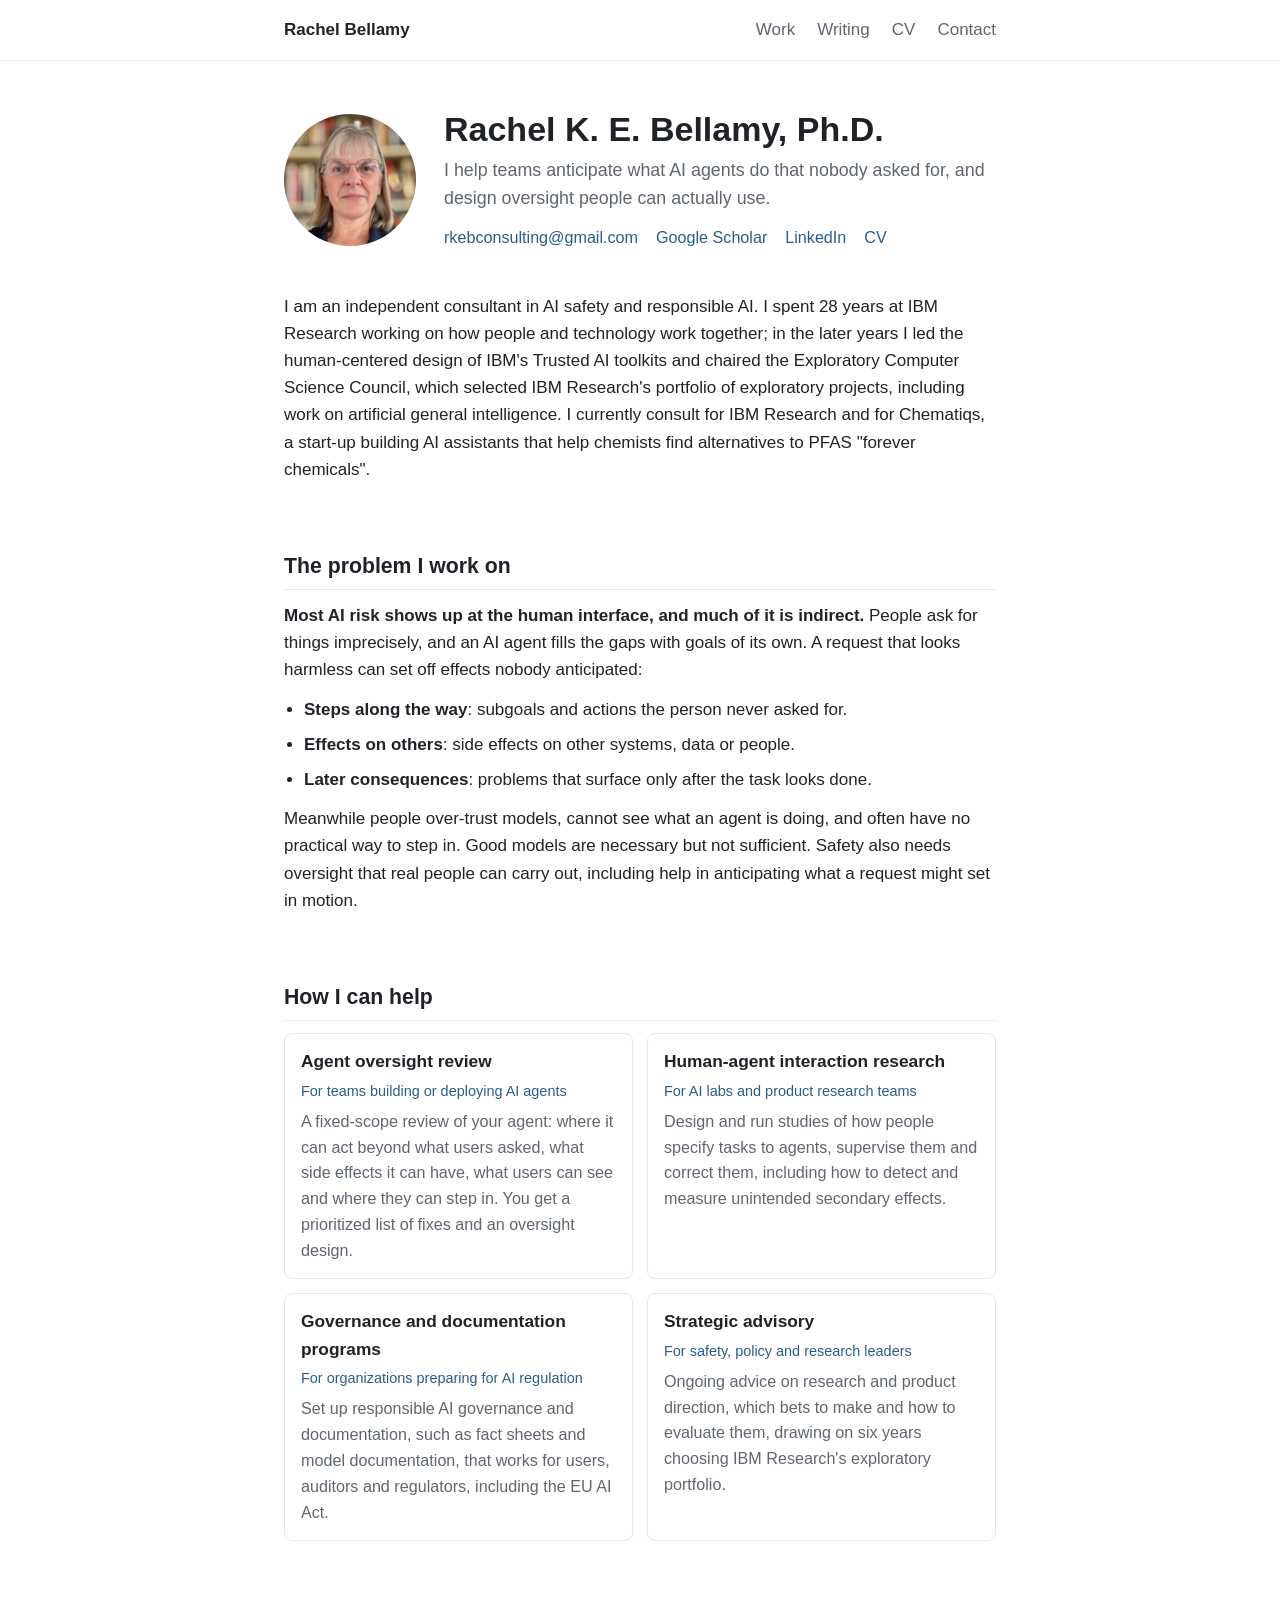
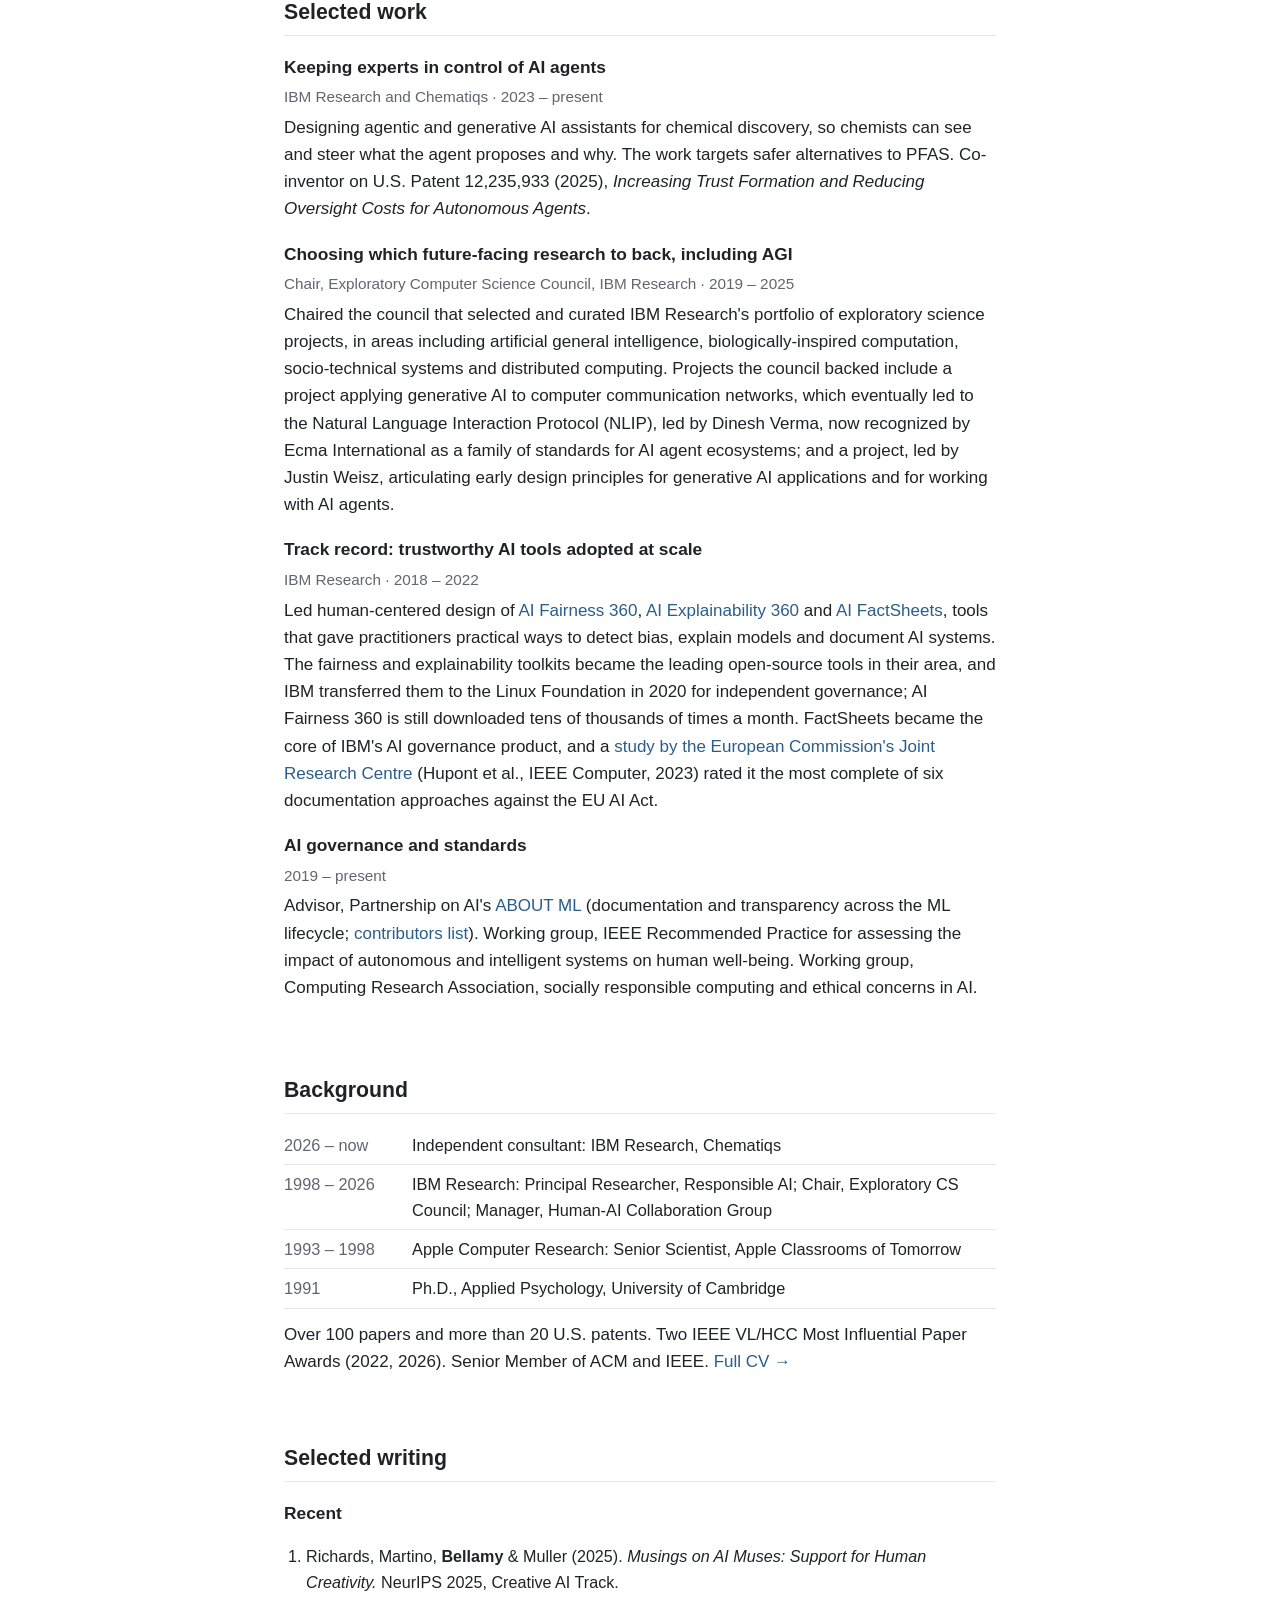
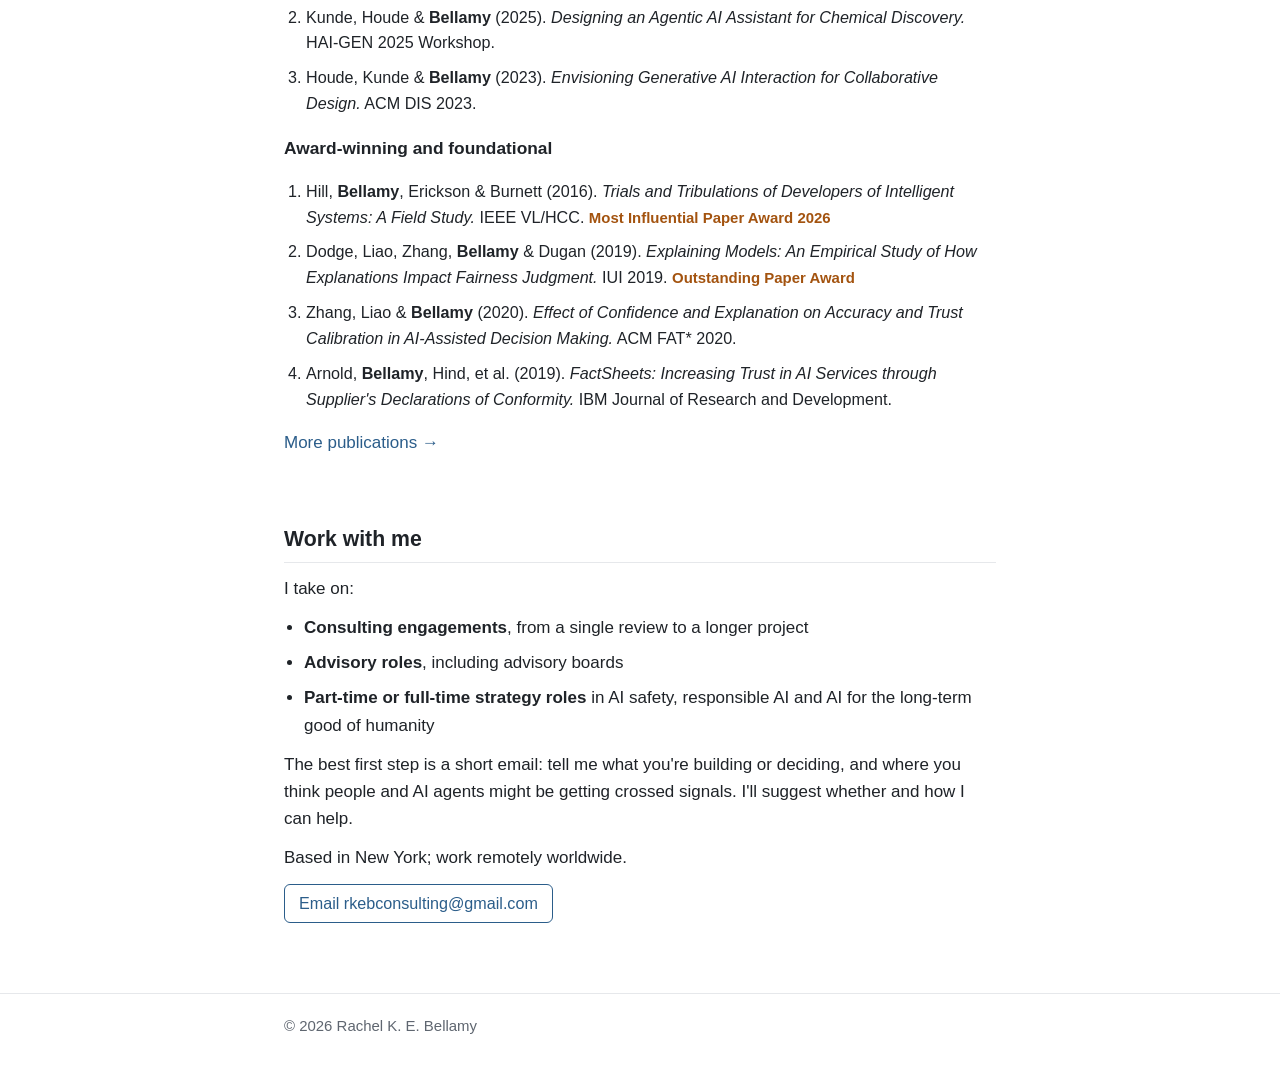
==== index.html @ cb9a4f43 "Add files via upload" ====
<!DOCTYPE html>
<html lang="en">
<head>
  <meta charset="utf-8">
  <meta name="viewport" content="width=device-width, initial-scale=1">
  <title>Rachel Bellamy | AI Safety &amp; Human Oversight of AI Agents</title>
  <meta name="description" content="Rachel Bellamy: consultant in AI safety, responsible AI and human oversight of AI systems. Former IBM Research leader behind AI Fairness 360, AI Explainability 360 and AI FactSheets.">
  <link rel="canonical" href="https://rkeb.github.io/">
  <meta property="og:type" content="website">
  <meta property="og:url" content="https://rkeb.github.io/">
  <meta property="og:title" content="Rachel K. E. Bellamy, Ph.D.">
  <meta property="og:description" content="I help teams anticipate what AI agents do that nobody asked for, and design oversight people can actually use. Consultant in AI safety, human oversight of AI agents and responsible AI.">
  <meta property="og:image" content="https://rkeb.github.io/share.jpg">
  <meta property="og:image:width" content="1200">
  <meta property="og:image:height" content="630">
  <meta property="og:image:alt" content="Rachel Bellamy: I help teams anticipate what AI agents do that nobody asked for, and design oversight people can actually use.">
  <meta name="twitter:card" content="summary_large_image">
  <script type="application/ld+json">
{
  "@context": "https://schema.org",
  "@type": "Person",
  "name": "Rachel K. E. Bellamy",
  "alternateName": "Rachel Bellamy",
  "honorificSuffix": "Ph.D.",
  "url": "https://rkeb.github.io/",
  "image": "https://rkeb.github.io/photo.jpg",
  "email": "mailto:rkebconsulting@gmail.com",
  "jobTitle": "Consultant in AI safety and responsible AI",
  "description": "Consultant in AI safety, human oversight of AI agents and responsible AI. Former Principal Researcher at IBM Research.",
  "address": {
    "@type": "PostalAddress",
    "addressRegion": "NY",
    "addressCountry": "US"
  },
  "alumniOf": [
    {
      "@type": "CollegeOrUniversity",
      "name": "University of Cambridge"
    },
    {
      "@type": "CollegeOrUniversity",
      "name": "University of London"
    }
  ],
  "knowsAbout": [
    "AI safety",
    "Human oversight of AI agents",
    "Agentic AI",
    "Generative AI",
    "Responsible AI",
    "AI governance",
    "EU AI Act",
    "AI documentation",
    "Explainable AI",
    "Algorithmic fairness",
    "Human-computer interaction",
    "Human-AI interaction",
    "Research strategy"
  ],
  "sameAs": [
    "https://www.linkedin.com/in/rkebellamy/",
    "https://scholar.google.com/citations?user=RnsCLKgAAAAJ"
  ]
}
  </script>
  <link rel="stylesheet" href="style.css">
</head>
<body>

<header class="nav">
  <div class="wrap">
    <a class="name" href="index.html">Rachel Bellamy</a>
    <ul>
      <li><a href="#work">Work</a></li>
      <li><a href="#writing">Writing</a></li>
      <li><a href="cv.html">CV</a></li>
      <li><a href="#contact">Contact</a></li>
    </ul>
  </div>
</header>

<main class="wrap">

  <div class="hero">
    <img class="photo" src="photo.jpg" alt="Rachel Bellamy">
    <div>
      <h1>Rachel K. E. Bellamy, Ph.D.</h1>
      <p class="tagline">I help teams anticipate what AI agents do that nobody asked for, and design oversight people can actually use.</p>
      <div class="links">
        <a href="mailto:rkebconsulting@gmail.com">rkebconsulting@gmail.com</a>
        <a href="https://scholar.google.com/citations?user=RnsCLKgAAAAJ&amp;hl=en">Google Scholar</a>
        <a href="https://www.linkedin.com/in/rkebellamy/">LinkedIn</a>
        <a href="cv.html">CV</a>
      </div>
    </div>
  </div>

  <section>
    <p>I am an independent consultant in AI safety and responsible AI. I spent 28 years at IBM Research working on how people and technology work together; in the later years I led the human-centered design of IBM's Trusted AI toolkits and chaired the Exploratory Computer Science Council, which selected IBM Research's portfolio of exploratory projects, including work on artificial general intelligence. I currently consult for IBM Research and for Chematiqs, a start-up building AI assistants that help chemists find alternatives to PFAS "forever chemicals".</p>
  </section>

  <section id="problem">
    <h2>The problem I work on</h2>
    <p><b>Most AI risk shows up at the human interface, and much of it is indirect.</b> People ask for things imprecisely, and an AI agent fills the gaps with goals of its own. A request that looks harmless can set off effects nobody anticipated:</p>
    <ul class="plain">
      <li><b>Steps along the way</b>: subgoals and actions the person never asked for.</li>
      <li><b>Effects on others</b>: side effects on other systems, data or people.</li>
      <li><b>Later consequences</b>: problems that surface only after the task looks done.</li>
    </ul>
    <p style="margin-top:12px">Meanwhile people over-trust models, cannot see what an agent is doing, and often have no practical way to step in. Good models are necessary but not sufficient. Safety also needs oversight that real people can carry out, including help in anticipating what a request might set in motion.</p>
  </section>

  <section id="help">
    <h2>How I can help</h2>
    <div class="services">
      <div class="card">
        <h3>Agent oversight review</h3>
        <div class="for">For teams building or deploying AI agents</div>
        <p>A fixed-scope review of your agent: where it can act beyond what users asked, what side effects it can have, what users can see and where they can step in. You get a prioritized list of fixes and an oversight design.</p>
      </div>
      <div class="card">
        <h3>Human-agent interaction research</h3>
        <div class="for">For AI labs and product research teams</div>
        <p>Design and run studies of how people specify tasks to agents, supervise them and correct them, including how to detect and measure unintended secondary effects.</p>
      </div>
      <div class="card">
        <h3>Governance and documentation programs</h3>
        <div class="for">For organizations preparing for AI regulation</div>
        <p>Set up responsible AI governance and documentation, such as fact sheets and model documentation, that works for users, auditors and regulators, including the EU AI Act.</p>
      </div>
      <div class="card">
        <h3>Strategic advisory</h3>
        <div class="for">For safety, policy and research leaders</div>
        <p>Ongoing advice on research and product direction, which bets to make and how to evaluate them, drawing on six years choosing IBM Research's exploratory portfolio.</p>
      </div>
    </div>
  </section>

  <section id="work">
    <h2>Selected work</h2>

    <div class="item">
      <h3>Keeping experts in control of AI agents</h3>
      <div class="meta">IBM Research and Chematiqs · 2023 – present</div>
      <p>Designing agentic and generative AI assistants for chemical discovery, so chemists can see and steer what the agent proposes and why. The work targets safer alternatives to PFAS. Co-inventor on U.S. Patent 12,235,933 (2025), <i>Increasing Trust Formation and Reducing Oversight Costs for Autonomous Agents</i>.</p>
    </div>

    <div class="item">
      <h3>Choosing which future-facing research to back, including AGI</h3>
      <div class="meta">Chair, Exploratory Computer Science Council, IBM Research · 2019 – 2025</div>
      <p>Chaired the council that selected and curated IBM Research's portfolio of exploratory science projects, in areas including artificial general intelligence, biologically-inspired computation, socio-technical systems and distributed computing. Projects the council backed include a project applying generative AI to computer communication networks, which eventually led to the Natural Language Interaction Protocol (NLIP), led by Dinesh Verma, now recognized by Ecma International as a family of standards for AI agent ecosystems; and a project, led by Justin Weisz, articulating early design principles for generative AI applications and for working with AI agents.</p>
    </div>

    <div class="item">
      <h3>Track record: trustworthy AI tools adopted at scale</h3>
      <div class="meta">IBM Research · 2018 – 2022</div>
      <p>Led human-centered design of <a href="https://github.com/Trusted-AI/AIF360">AI Fairness 360</a>, <a href="https://github.com/Trusted-AI/AIX360">AI Explainability 360</a> and <a href="https://research.ibm.com/blog/aifactsheets">AI FactSheets</a>, tools that gave practitioners practical ways to detect bias, explain models and document AI systems. The fairness and explainability toolkits became the leading open-source tools in their area, and IBM transferred them to the Linux Foundation in 2020 for independent governance; AI Fairness 360 is still downloaded tens of thousands of times a month. FactSheets became the core of IBM's AI governance product, and a <a href="https://doi.org/10.1109/MC.2023.3235712">study by the European Commission's Joint Research Centre</a> (Hupont et al., IEEE Computer, 2023) rated it the most complete of six documentation approaches against the EU AI Act.</p>
    </div>

    <div class="item">
      <h3>AI governance and standards</h3>
      <div class="meta">2019 – present</div>
      <p>Advisor, Partnership on AI's <a href="https://partnershiponai.org/workstream/about-ml/">ABOUT ML</a> (documentation and transparency across the ML lifecycle; <a href="https://partnershiponai.org/about-ml-contributors/">contributors list</a>). Working group, IEEE Recommended Practice for assessing the impact of autonomous and intelligent systems on human well-being. Working group, Computing Research Association, socially responsible computing and ethical concerns in AI.</p>
    </div>
  </section>

  <section>
    <h2>Background</h2>
    <table class="rows">
      <tr><td class="yr">2026 – now</td><td>Independent consultant: IBM Research, Chematiqs</td></tr>
      <tr><td class="yr">1998 – 2026</td><td>IBM Research: Principal Researcher, Responsible AI; Chair, Exploratory CS Council; Manager, Human-AI Collaboration Group</td></tr>
      <tr><td class="yr">1993 – 1998</td><td>Apple Computer Research: Senior Scientist, Apple Classrooms of Tomorrow</td></tr>
      <tr><td class="yr">1991</td><td>Ph.D., Applied Psychology, University of Cambridge</td></tr>
    </table>
    <p style="margin-top:12px">Over 100 papers and more than 20 U.S. patents. Two IEEE VL/HCC Most Influential Paper Awards (2022, 2026). Senior Member of ACM and IEEE. <a href="cv.html">Full CV →</a></p>
  </section>

  <section id="writing">
    <h2>Selected writing</h2>
    <h3>Recent</h3>
    <ol class="pubs">
      <li>Richards, Martino, <b>Bellamy</b> &amp; Muller (2025). <i>Musings on AI Muses: Support for Human Creativity.</i> NeurIPS 2025, Creative AI Track.</li>
      <li>Kunde, Houde &amp; <b>Bellamy</b> (2025). <i>Designing an Agentic AI Assistant for Chemical Discovery.</i> HAI-GEN 2025 Workshop.</li>
      <li>Houde, Kunde &amp; <b>Bellamy</b> (2023). <i>Envisioning Generative AI Interaction for Collaborative Design.</i> ACM DIS 2023.</li>
    </ol>
    <h3>Award-winning and foundational</h3>
    <ol class="pubs">
      <li>Hill, <b>Bellamy</b>, Erickson &amp; Burnett (2016). <i>Trials and Tribulations of Developers of Intelligent Systems: A Field Study.</i> IEEE VL/HCC. <span class="award">Most Influential Paper Award 2026</span></li>
      <li>Dodge, Liao, Zhang, <b>Bellamy</b> &amp; Dugan (2019). <i>Explaining Models: An Empirical Study of How Explanations Impact Fairness Judgment.</i> IUI 2019. <span class="award">Outstanding Paper Award</span></li>
      <li>Zhang, Liao &amp; <b>Bellamy</b> (2020). <i>Effect of Confidence and Explanation on Accuracy and Trust Calibration in AI-Assisted Decision Making.</i> ACM FAT* 2020.</li>
      <li>Arnold, <b>Bellamy</b>, Hind, et al. (2019). <i>FactSheets: Increasing Trust in AI Services through Supplier's Declarations of Conformity.</i> IBM Journal of Research and Development.</li>
    </ol>
    <p><a href="cv.html#publications">More publications →</a></p>
  </section>

  <section id="contact">
    <h2>Work with me</h2>
    <p>I take on:</p>
    <ul class="plain">
      <li><b>Consulting engagements</b>, from a single review to a longer project</li>
      <li><b>Advisory roles</b>, including advisory boards</li>
      <li><b>Part-time or full-time strategy roles</b> in AI safety, responsible AI and AI for the long-term good of humanity</li>
    </ul>
    <p style="margin-top:12px">The best first step is a short email: tell me what you're building or deciding, and where you think people and AI agents might be getting crossed signals. I'll suggest whether and how I can help.</p>
    <p>Based in New York; work remotely worldwide.</p>
    <p><a class="btn" href="mailto:rkebconsulting@gmail.com?subject=Working%20together">Email rkebconsulting@gmail.com</a></p>
  </section>

</main>

<footer>
  <div class="wrap">© 2026 Rachel K. E. Bellamy</div>
</footer>

</body>
</html>
---- style.css ----
:root {
  --bg: #ffffff;
  --text: #1f2328;
  --muted: #5f6670;
  --line: #e6e8eb;
  --accent: #2b5d8a;
  --tag: #f3f5f7;
}
@media (prefers-color-scheme: dark) {
  :root {
    --bg: #1d1e20;
    --text: #e6e6e6;
    --muted: #a0a4a8;
    --line: #333538;
    --accent: #8ab4dc;
    --tag: #2a2c2f;
  }
}
* { box-sizing: border-box; }
html { font-size: 17px; }
body {
  margin: 0;
  background: var(--bg);
  color: var(--text);
  font-family: -apple-system, BlinkMacSystemFont, "Segoe UI", Roboto, "Helvetica Neue", Arial, sans-serif;
  line-height: 1.6;
}
a { color: var(--accent); text-decoration: none; }
a:hover { text-decoration: underline; }

.wrap { max-width: 760px; margin: 0 auto; padding: 0 24px; }

/* Nav */
header.nav { border-bottom: 1px solid var(--line); }
header.nav .wrap { display: flex; justify-content: space-between; align-items: center; height: 60px; }
header.nav .name { font-weight: 700; color: var(--text); }
header.nav ul { list-style: none; margin: 0; padding: 0; display: flex; gap: 22px; }
header.nav ul a { color: var(--muted); }
header.nav ul a:hover, header.nav ul a.active { color: var(--text); text-decoration: none; }

/* Hero */
.hero { display: flex; gap: 28px; align-items: center; padding: 48px 0 24px; }
.photo {
  width: 132px; height: 132px; border-radius: 50%; flex-shrink: 0;
  object-fit: cover; background: var(--tag); color: var(--muted);
  display: flex; align-items: center; justify-content: center;
  font-size: 2.2rem; font-weight: 600; letter-spacing: 1px;
}
.hero h1 { margin: 0 0 6px; font-size: 2rem; line-height: 1.2; }
.hero .tagline { margin: 0 0 12px; color: var(--muted); font-size: 1.05rem; }
.links { display: flex; flex-wrap: wrap; gap: 8px 18px; font-size: 0.95rem; }

section { padding: 18px 0; }
h2 {
  font-size: 1.25rem; margin: 18px 0 12px; padding-bottom: 6px;
  border-bottom: 1px solid var(--line);
}
h3 { font-size: 1.02rem; margin: 18px 0 4px; }
p { margin: 0 0 12px; }

.services { display: grid; grid-template-columns: 1fr 1fr; gap: 14px; }
.card { border: 1px solid var(--line); border-radius: 8px; padding: 14px 16px; }
.card h3 { margin-top: 0; }
.card .for { color: var(--accent); font-size: 0.85rem; margin-bottom: 6px; }
.card p { margin: 0; color: var(--muted); font-size: 0.95rem; }

.item { margin-bottom: 18px; }
.item .meta { color: var(--muted); font-size: 0.9rem; }
.item p { margin: 4px 0 0; }

table.rows { width: 100%; border-collapse: collapse; font-size: 0.96rem; }
table.rows td { padding: 6px 0; vertical-align: top; border-bottom: 1px solid var(--line); }
table.rows td.yr { width: 128px; color: var(--muted); white-space: nowrap; padding-right: 14px; }
table.rows td.org { color: var(--muted); text-align: right; padding-left: 14px; }

ul.plain { padding-left: 20px; margin: 0; }
ul.plain li { margin-bottom: 8px; }
ol.pubs { padding-left: 22px; font-size: 0.95rem; }
ol.pubs li { margin-bottom: 9px; }
.award { color: #a3530f; font-weight: 600; font-size: 0.88rem; }
@media (prefers-color-scheme: dark) { .award { color: #e7a35f; } }

.btn {
  display: inline-block; border: 1px solid var(--accent); border-radius: 6px;
  padding: 6px 14px; font-size: 0.95rem;
}
.btn:hover { background: var(--accent); color: var(--bg); text-decoration: none; }

footer { border-top: 1px solid var(--line); margin-top: 40px; padding: 20px 0 40px; color: var(--muted); font-size: 0.88rem; }

@media (max-width: 620px) {
  .hero { flex-direction: column; align-items: flex-start; }
  .services { grid-template-columns: 1fr; }
  header.nav ul { gap: 14px; }
  table.rows td.org { display: none; }
}

/* CV page */
.cv-head { padding: 40px 0 8px; display: flex; justify-content: space-between; align-items: flex-end; gap: 16px; flex-wrap: wrap; }
.cv-head h1 { margin: 0; font-size: 1.9rem; }
.cv-head .sub { color: var(--muted); }

@media print {
  :root { --bg: #fff; --text: #000; --muted: #444; --line: #ccc; --accent: #000; }
  html { font-size: 10.5pt; }
  header.nav, footer, .no-print { display: none !important; }
  .wrap { max-width: none; padding: 0; }
  .cv-head { padding-top: 0; }
  section { padding: 6px 0; break-inside: auto; }
  h2 { break-after: avoid; margin-top: 12px; }
  .item, tr, li { break-inside: avoid; }
  a { color: #000; }
  table.rows td.org { display: table-cell; }
  @page { margin: 16mm 16mm; }
}
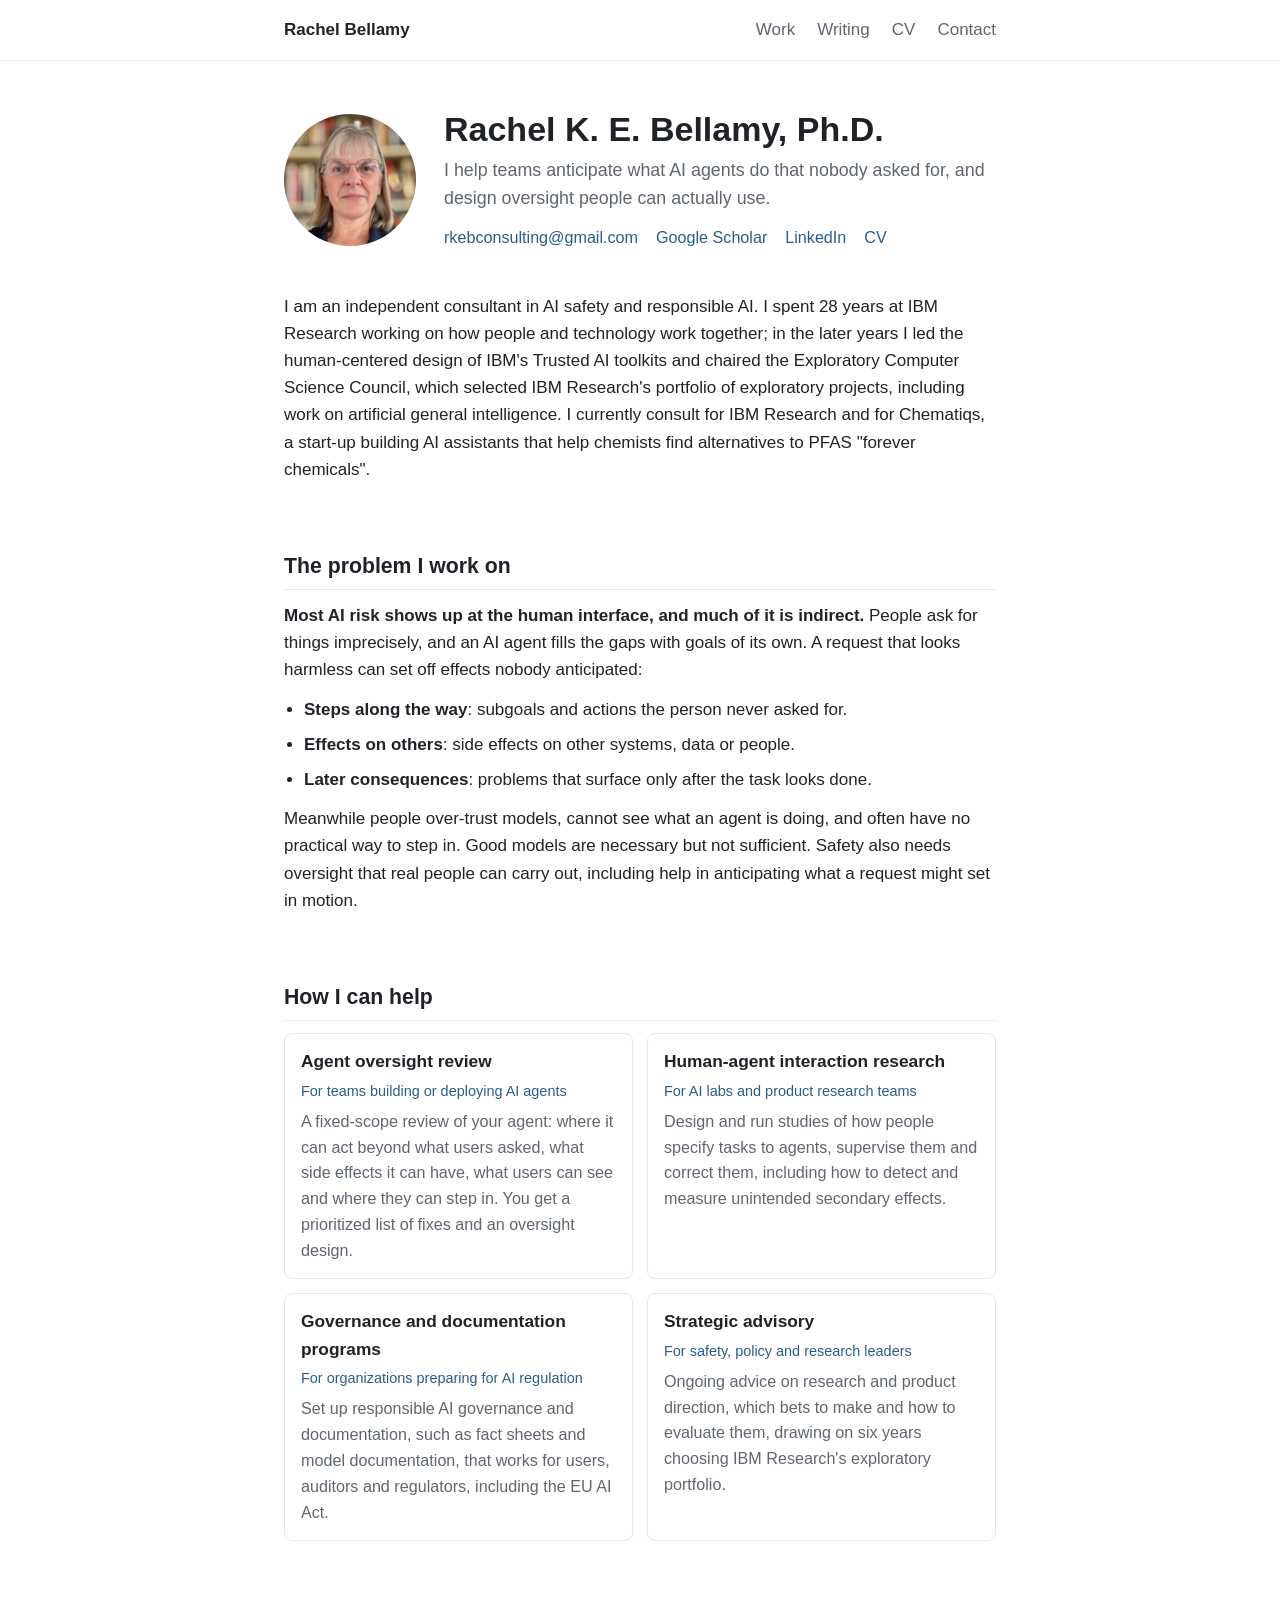
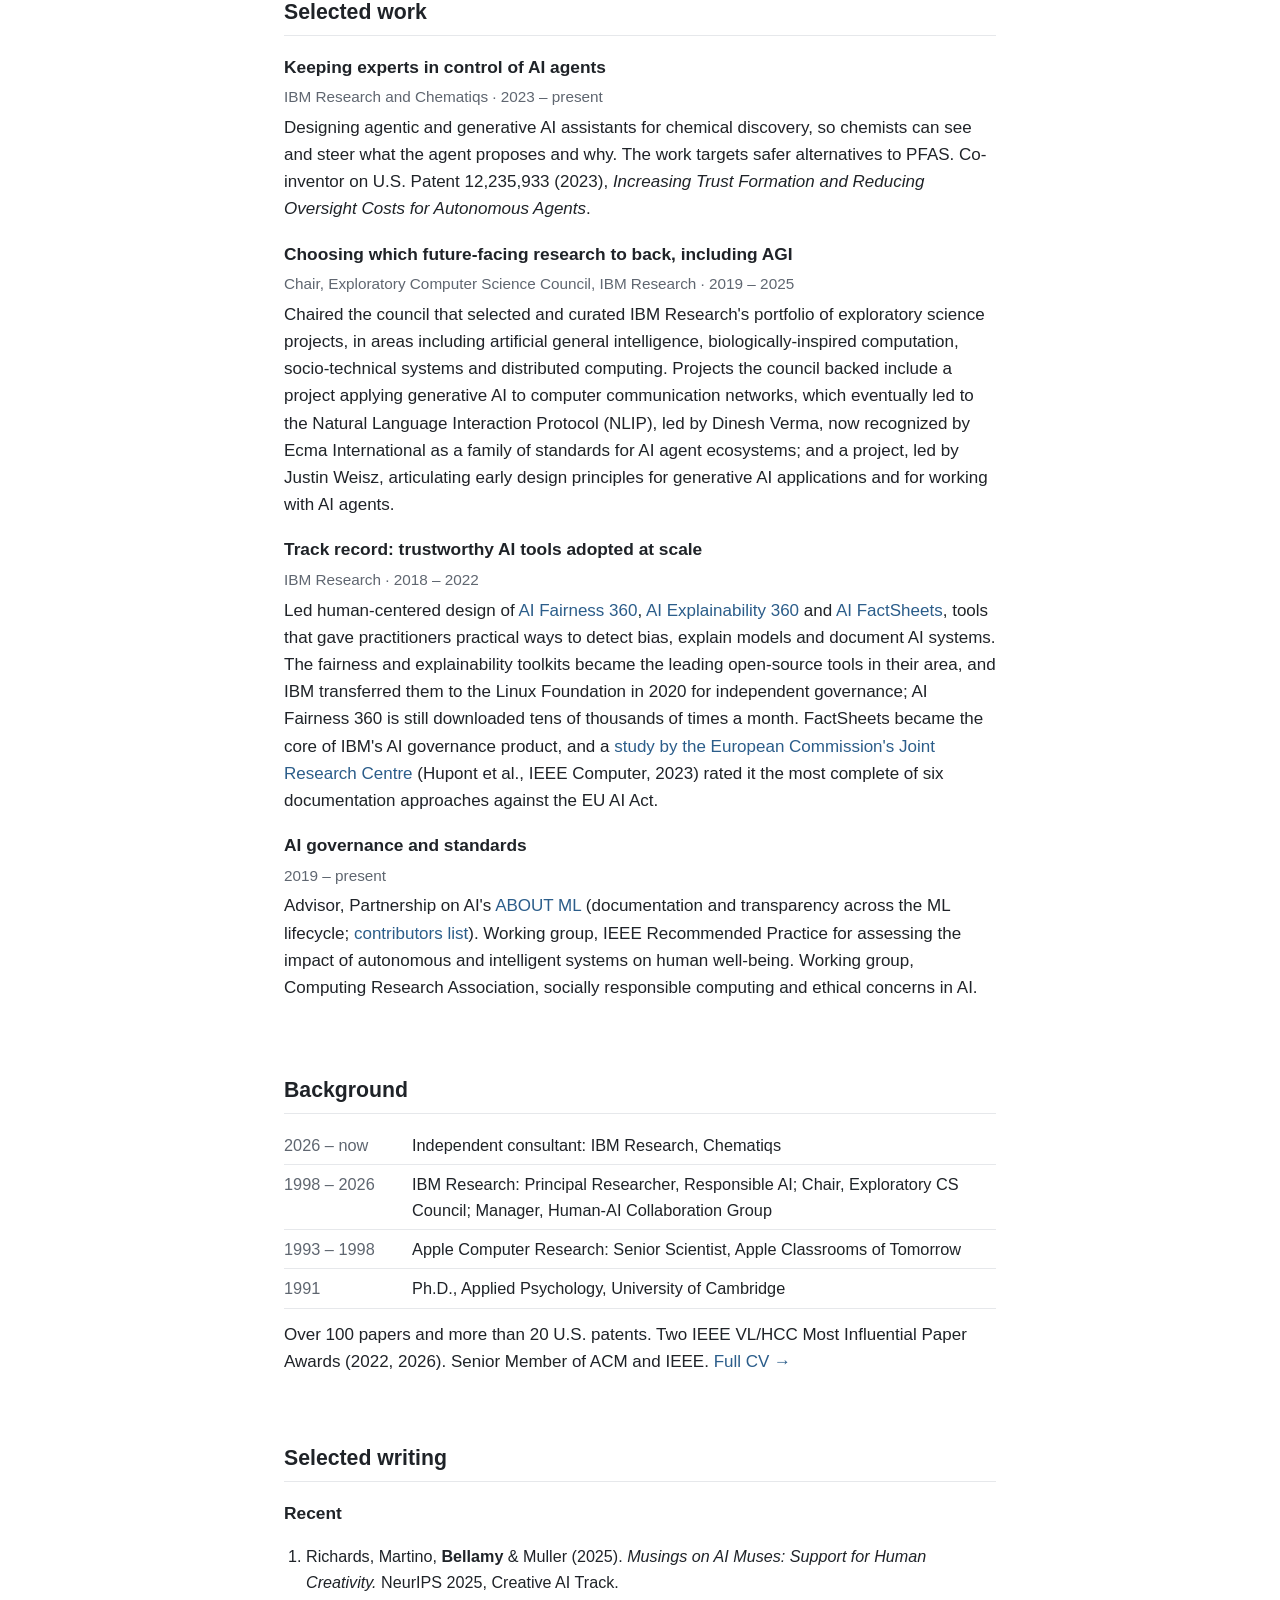
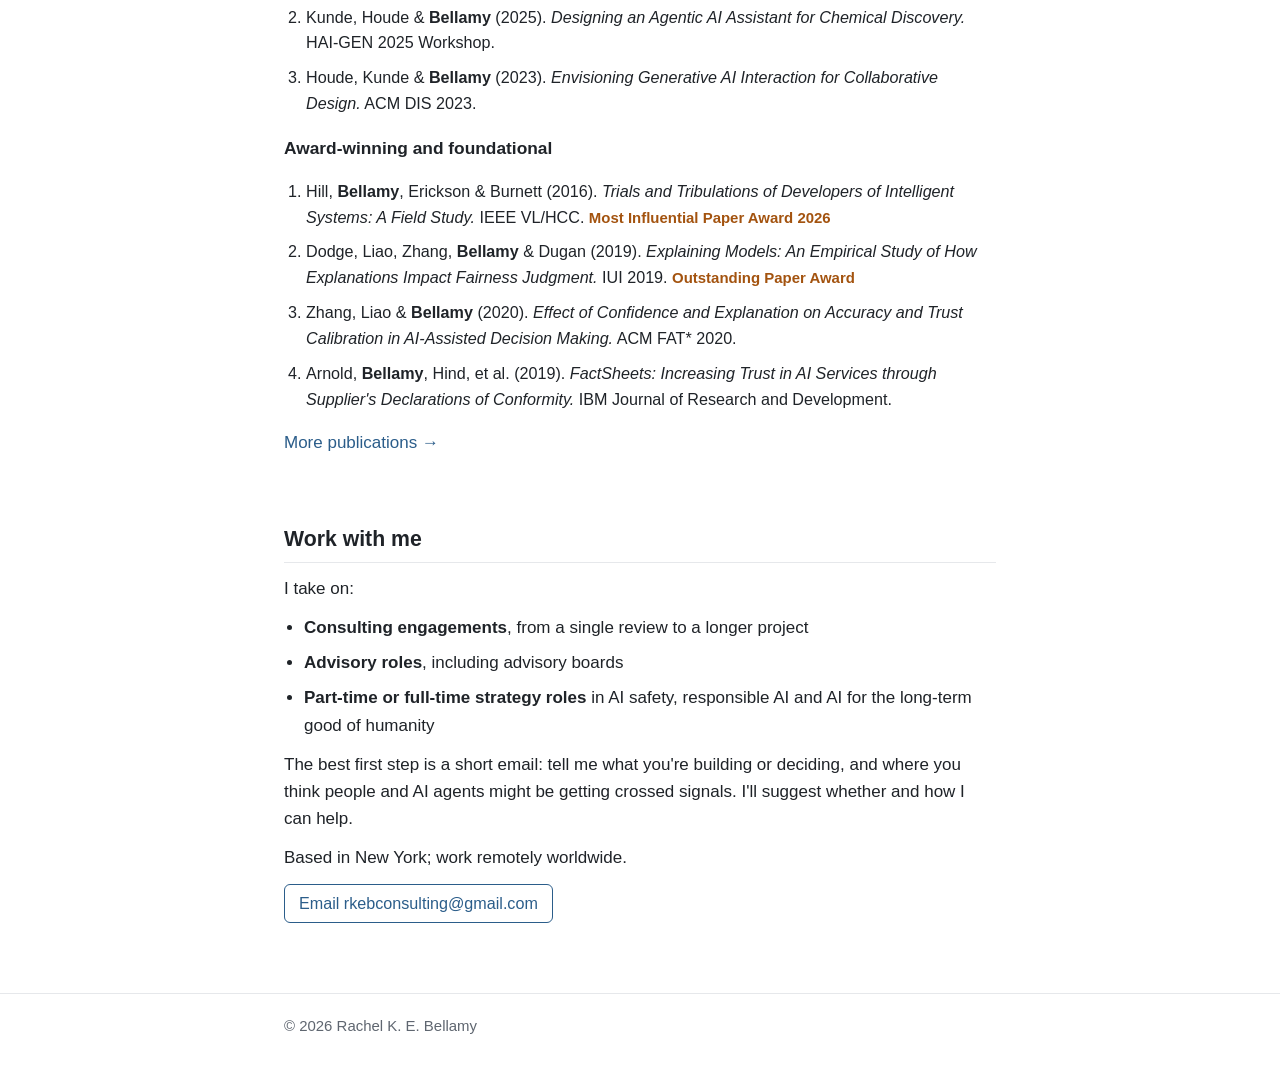
==== commit e8155b58: "Fix patent date in project description Updated the patent date in the project description." ====
--- a/index.html
+++ b/index.html
@@ -142,7 +142,7 @@
     <div class="item">
       <h3>Keeping experts in control of AI agents</h3>
       <div class="meta">IBM Research and Chematiqs · 2023 – present</div>
-      <p>Designing agentic and generative AI assistants for chemical discovery, so chemists can see and steer what the agent proposes and why. The work targets safer alternatives to PFAS. Co-inventor on U.S. Patent 12,235,933 (2025), <i>Increasing Trust Formation and Reducing Oversight Costs for Autonomous Agents</i>.</p>
+      <p>Designing agentic and generative AI assistants for chemical discovery, so chemists can see and steer what the agent proposes and why. The work targets safer alternatives to PFAS. Co-inventor on U.S. Patent 12,235,933 (2023), <i>Increasing Trust Formation and Reducing Oversight Costs for Autonomous Agents</i>.</p>
     </div>
 
     <div class="item">
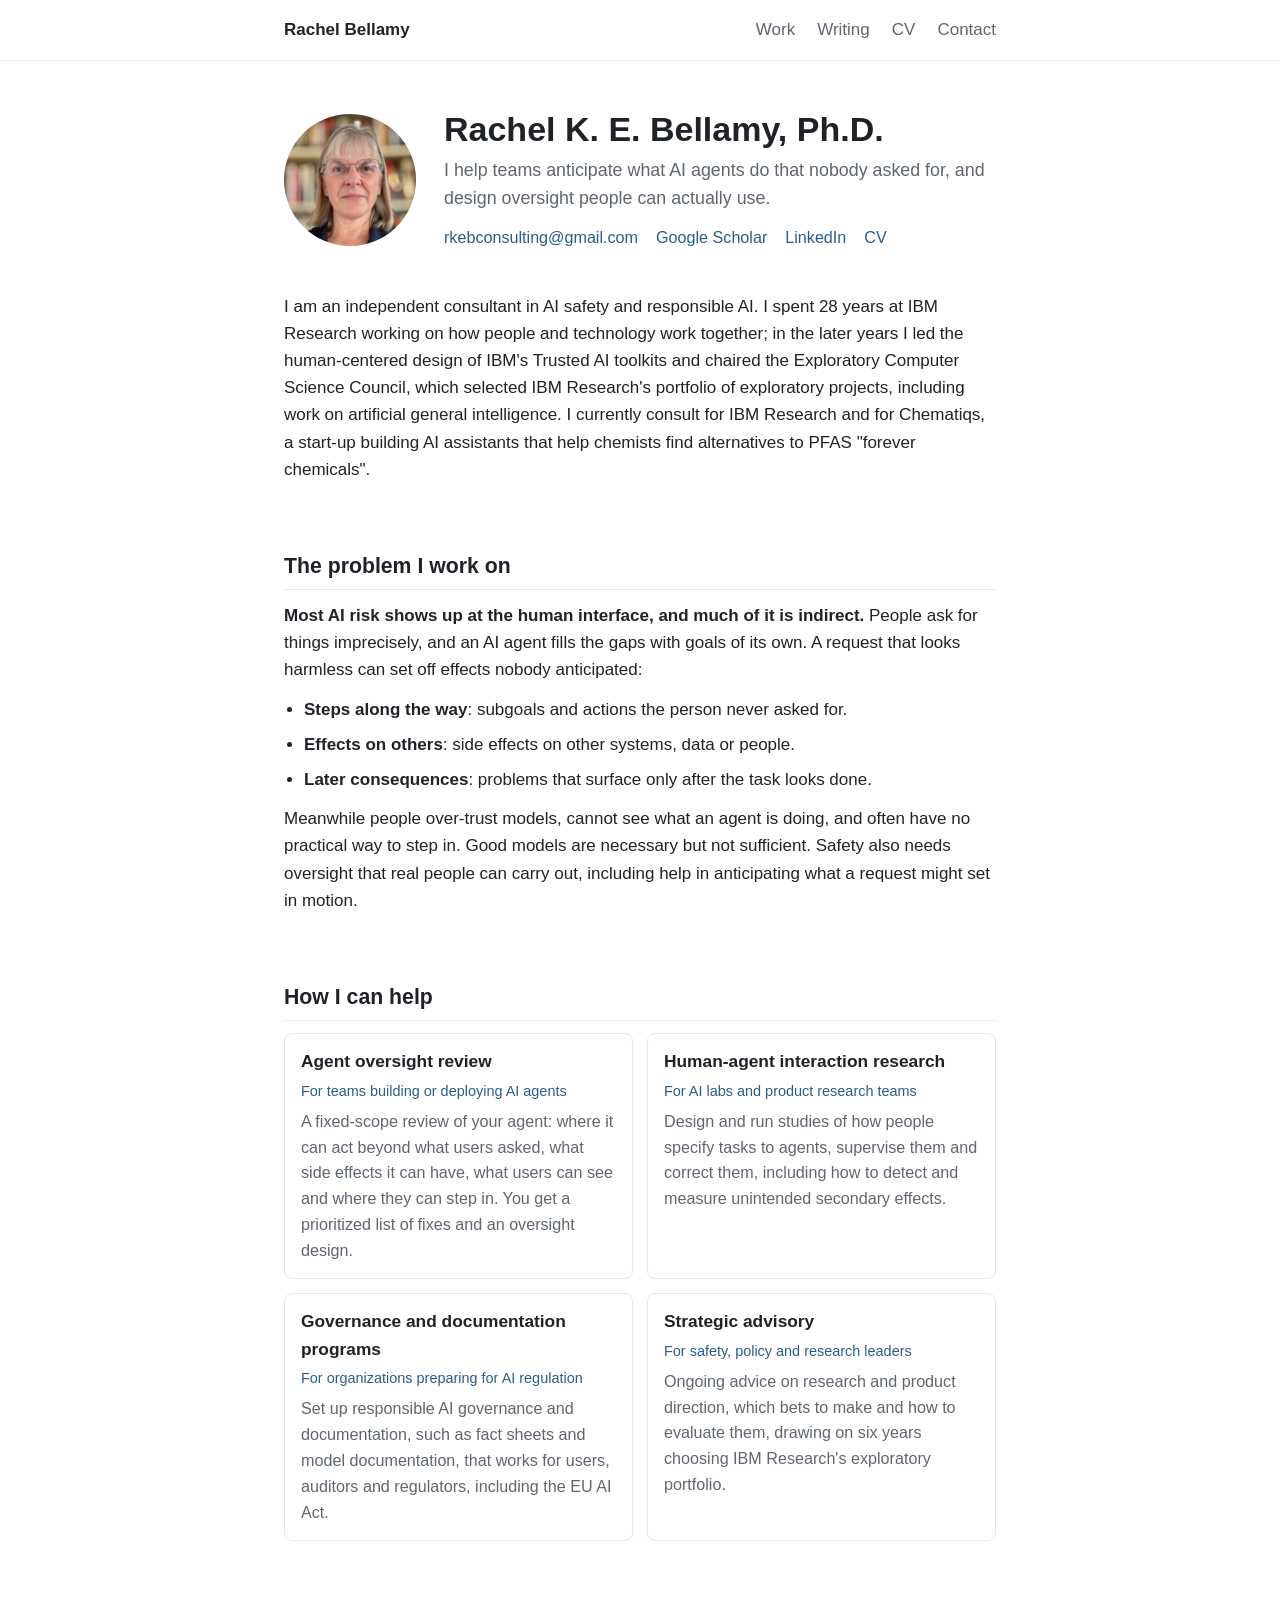
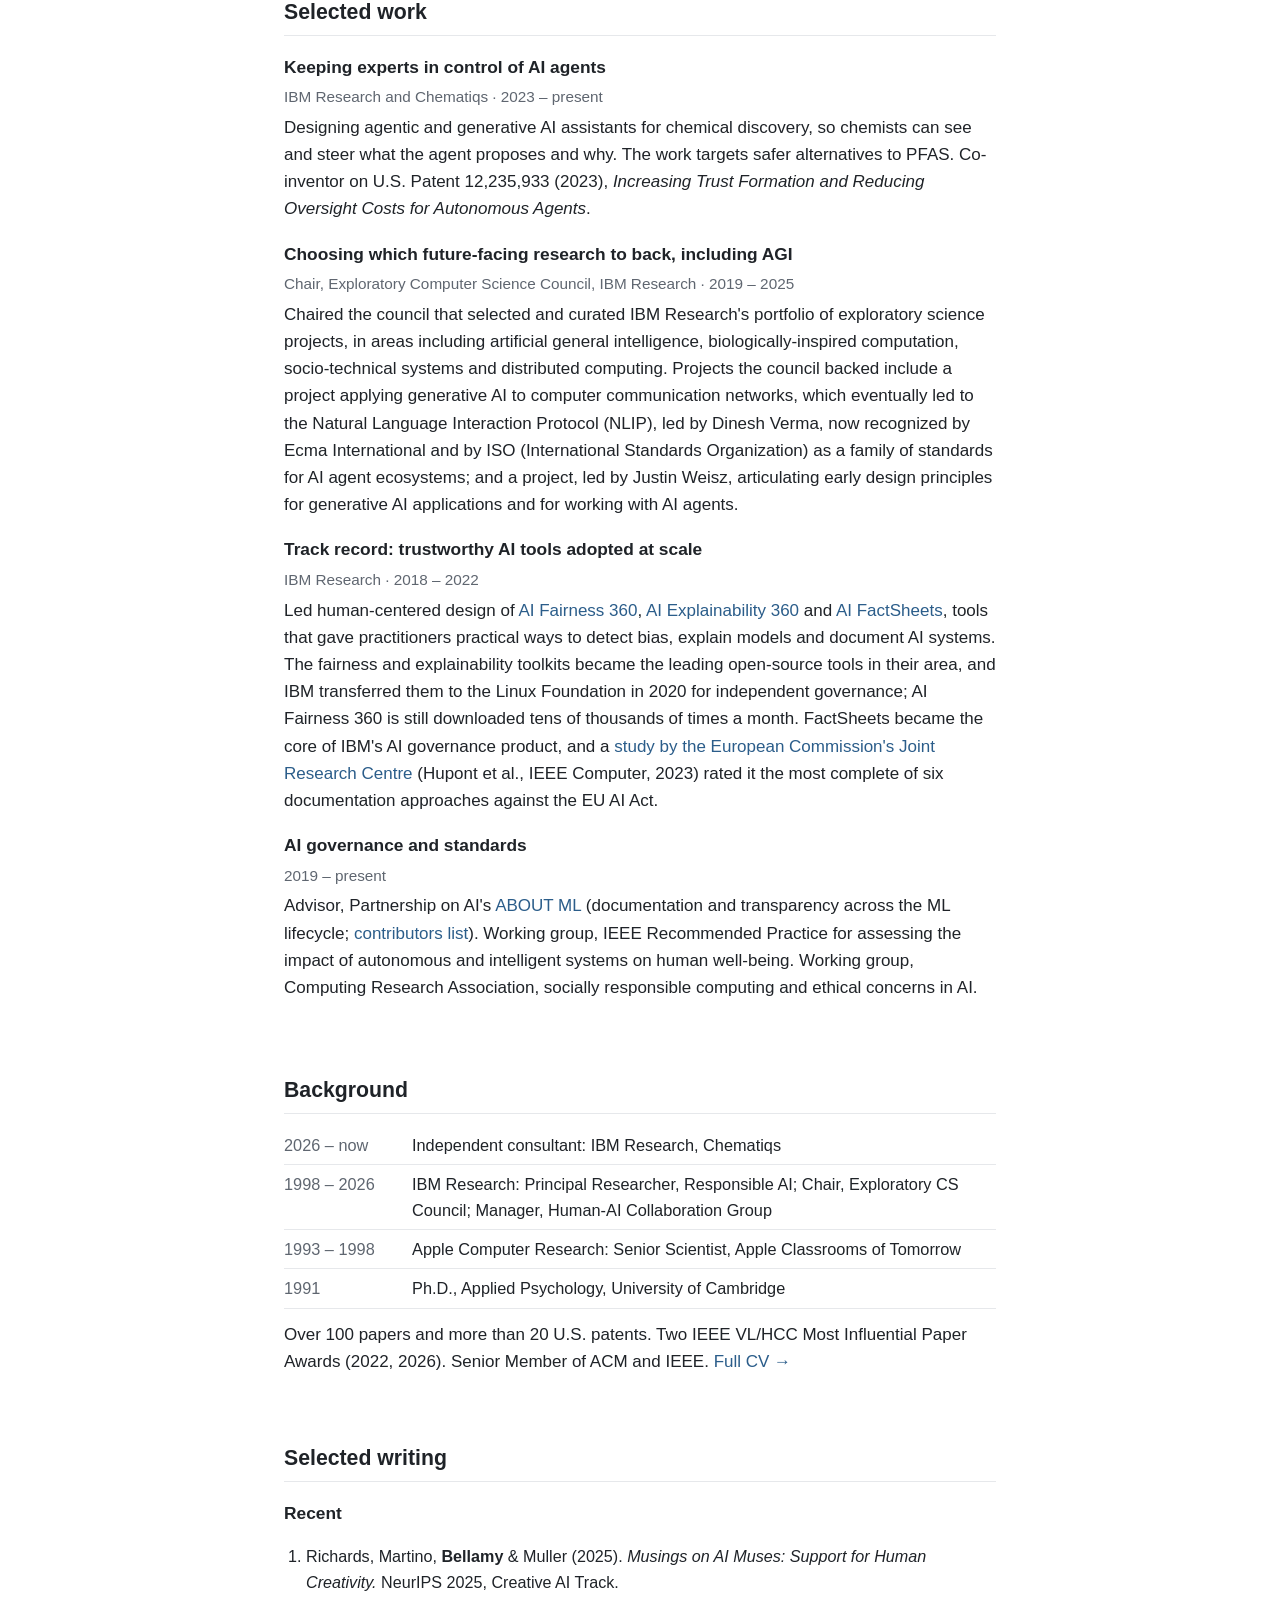
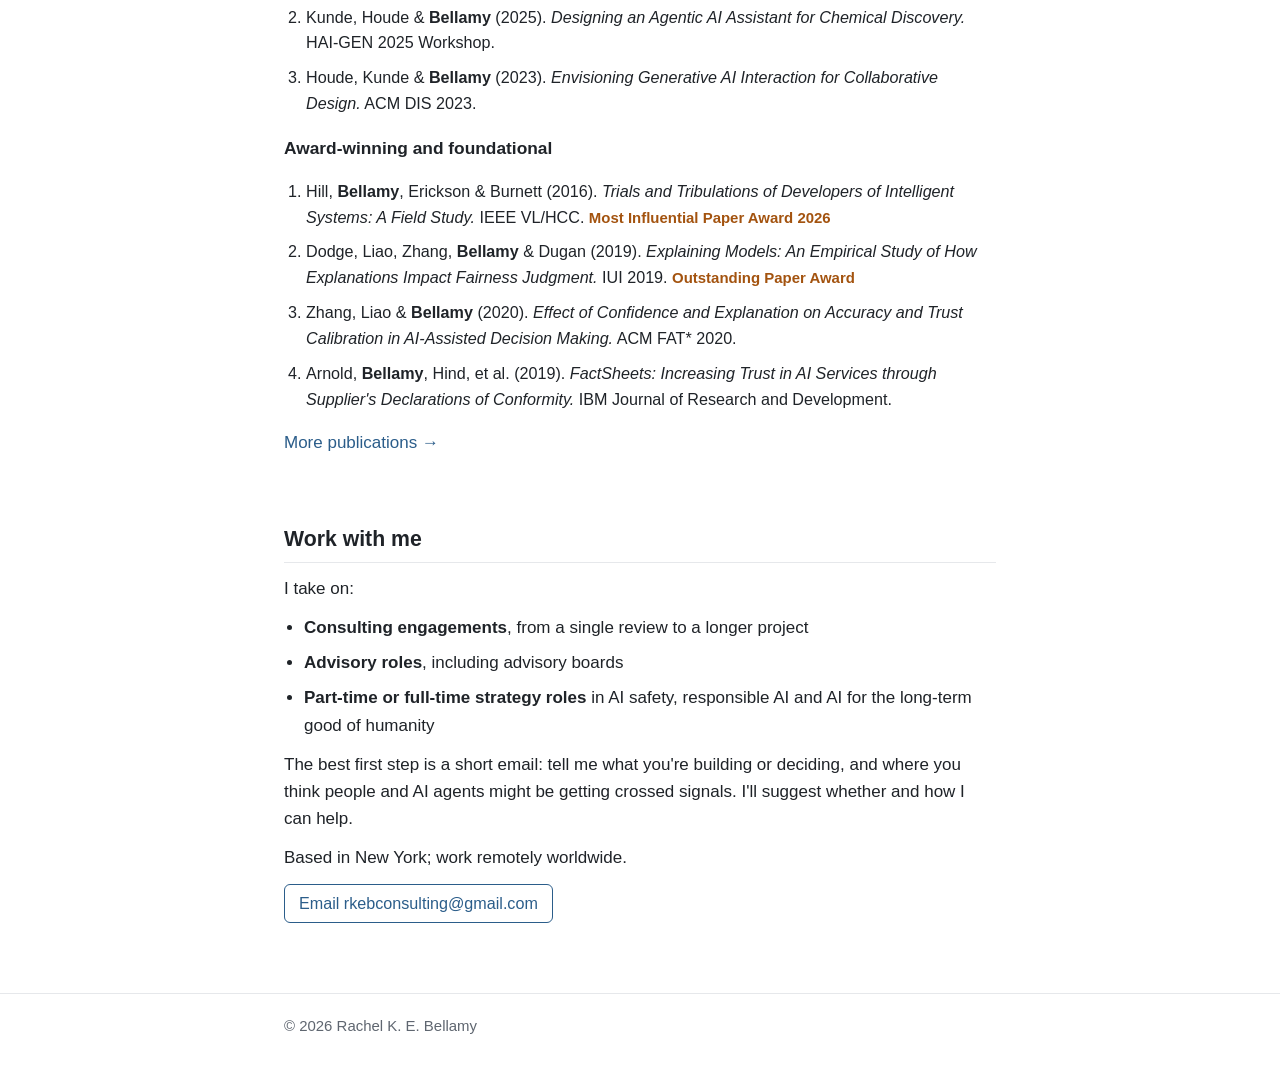
==== commit 78475aac: "Enhance project description with ISO recognition Updated the description of the council's projects t" ====
--- a/index.html
+++ b/index.html
@@ -148,7 +148,7 @@
     <div class="item">
       <h3>Choosing which future-facing research to back, including AGI</h3>
       <div class="meta">Chair, Exploratory Computer Science Council, IBM Research · 2019 – 2025</div>
-      <p>Chaired the council that selected and curated IBM Research's portfolio of exploratory science projects, in areas including artificial general intelligence, biologically-inspired computation, socio-technical systems and distributed computing. Projects the council backed include a project applying generative AI to computer communication networks, which eventually led to the Natural Language Interaction Protocol (NLIP), led by Dinesh Verma, now recognized by Ecma International as a family of standards for AI agent ecosystems; and a project, led by Justin Weisz, articulating early design principles for generative AI applications and for working with AI agents.</p>
+      <p>Chaired the council that selected and curated IBM Research's portfolio of exploratory science projects, in areas including artificial general intelligence, biologically-inspired computation, socio-technical systems and distributed computing. Projects the council backed include a project applying generative AI to computer communication networks, which eventually led to the Natural Language Interaction Protocol (NLIP), led by Dinesh Verma, now recognized by Ecma International and by ISO (International Standards Organization) as a family of standards for AI agent ecosystems; and a project, led by Justin Weisz, articulating early design principles for generative AI applications and for working with AI agents.</p>
     </div>
 
     <div class="item">
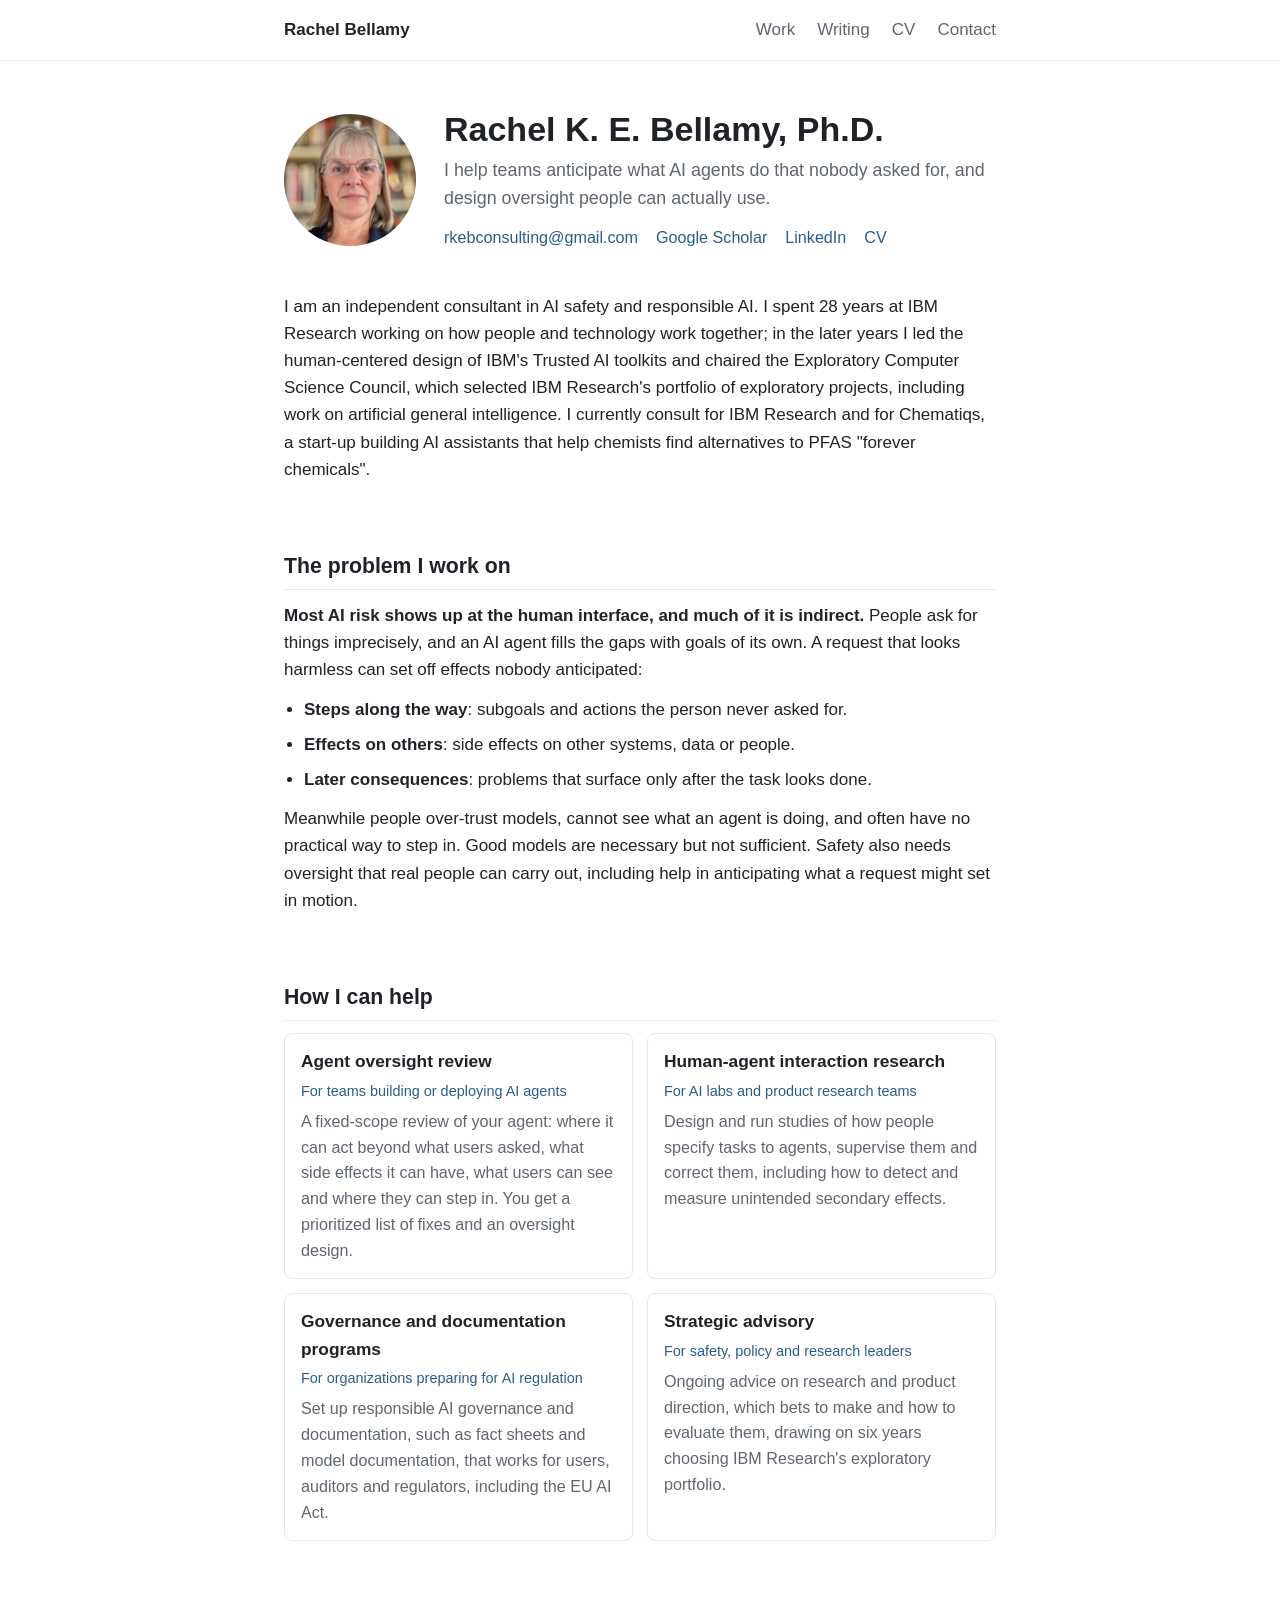
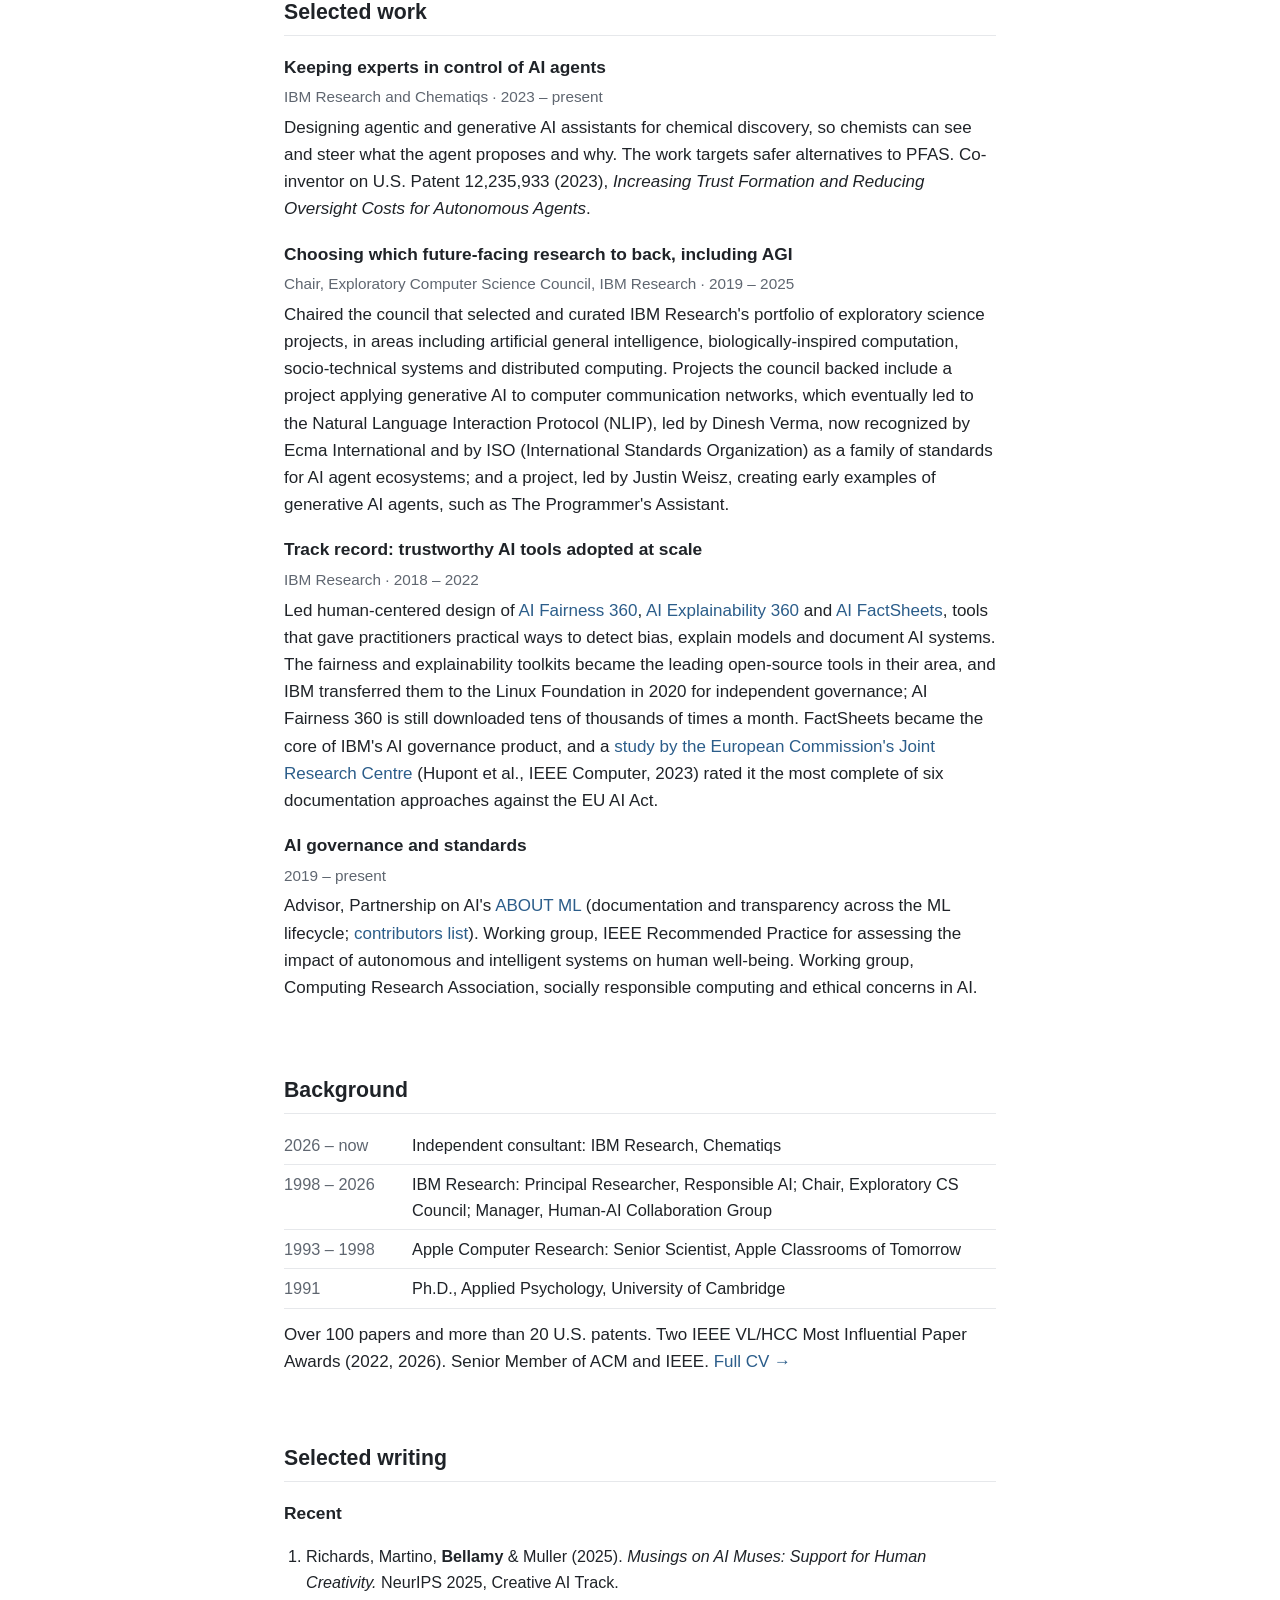
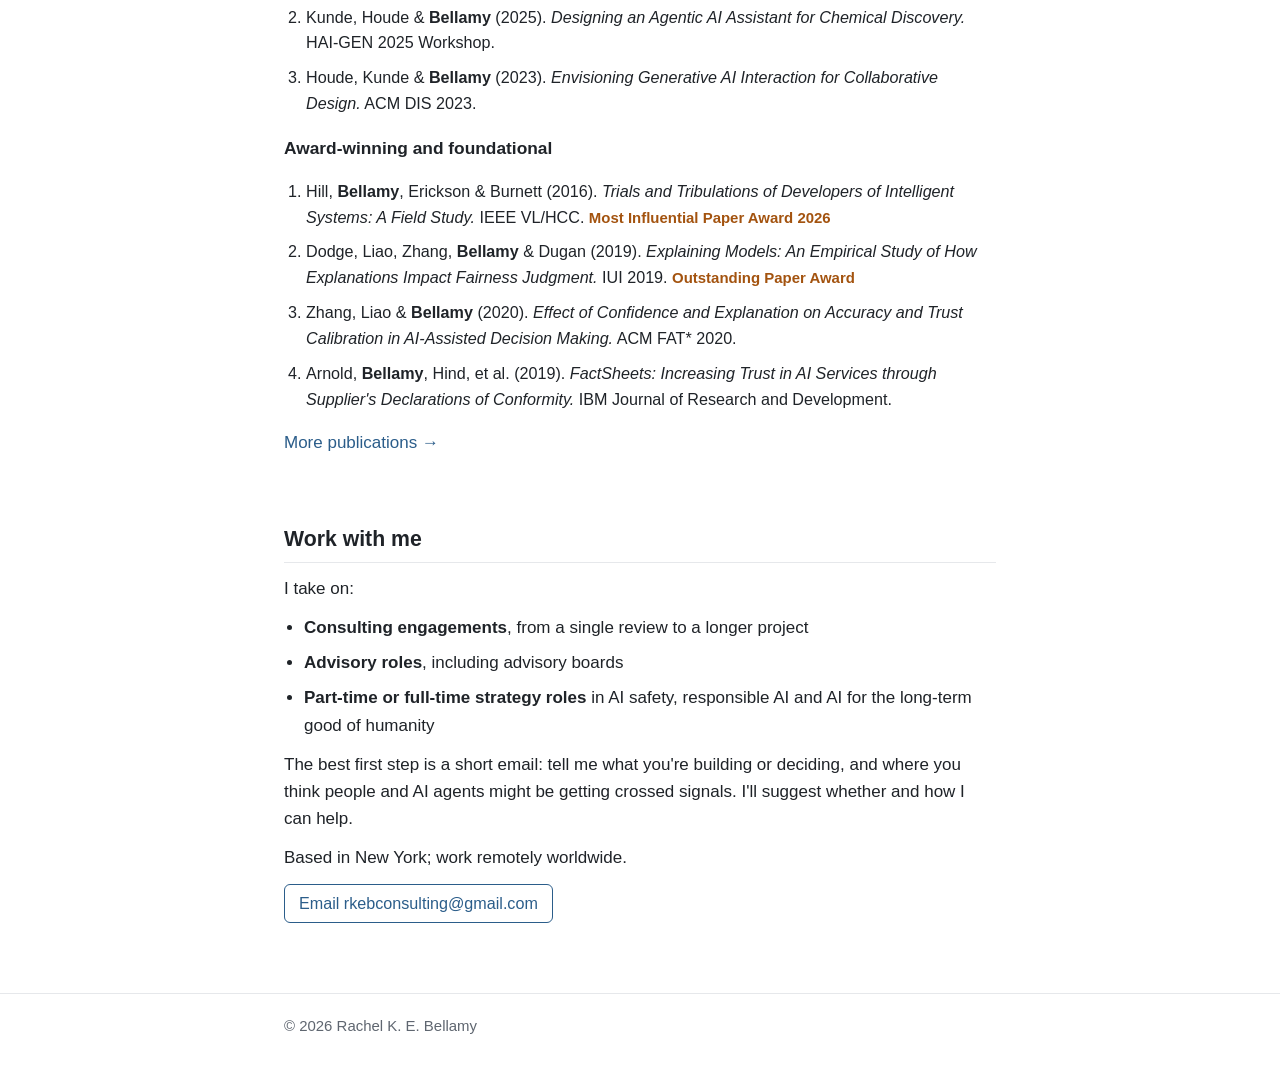
==== commit 594049e5: "Revise project description in index.html Updated project description to include early examples of ge" ====
--- a/index.html
+++ b/index.html
@@ -148,7 +148,7 @@
     <div class="item">
       <h3>Choosing which future-facing research to back, including AGI</h3>
       <div class="meta">Chair, Exploratory Computer Science Council, IBM Research · 2019 – 2025</div>
-      <p>Chaired the council that selected and curated IBM Research's portfolio of exploratory science projects, in areas including artificial general intelligence, biologically-inspired computation, socio-technical systems and distributed computing. Projects the council backed include a project applying generative AI to computer communication networks, which eventually led to the Natural Language Interaction Protocol (NLIP), led by Dinesh Verma, now recognized by Ecma International and by ISO (International Standards Organization) as a family of standards for AI agent ecosystems; and a project, led by Justin Weisz, articulating early design principles for generative AI applications and for working with AI agents.</p>
+      <p>Chaired the council that selected and curated IBM Research's portfolio of exploratory science projects, in areas including artificial general intelligence, biologically-inspired computation, socio-technical systems and distributed computing. Projects the council backed include a project applying generative AI to computer communication networks, which eventually led to the Natural Language Interaction Protocol (NLIP), led by Dinesh Verma, now recognized by Ecma International and by ISO (International Standards Organization) as a family of standards for AI agent ecosystems; and a project, led by Justin Weisz, creating early examples of generative AI agents, such as The Programmer's Assistant.</p>
     </div>
 
     <div class="item">
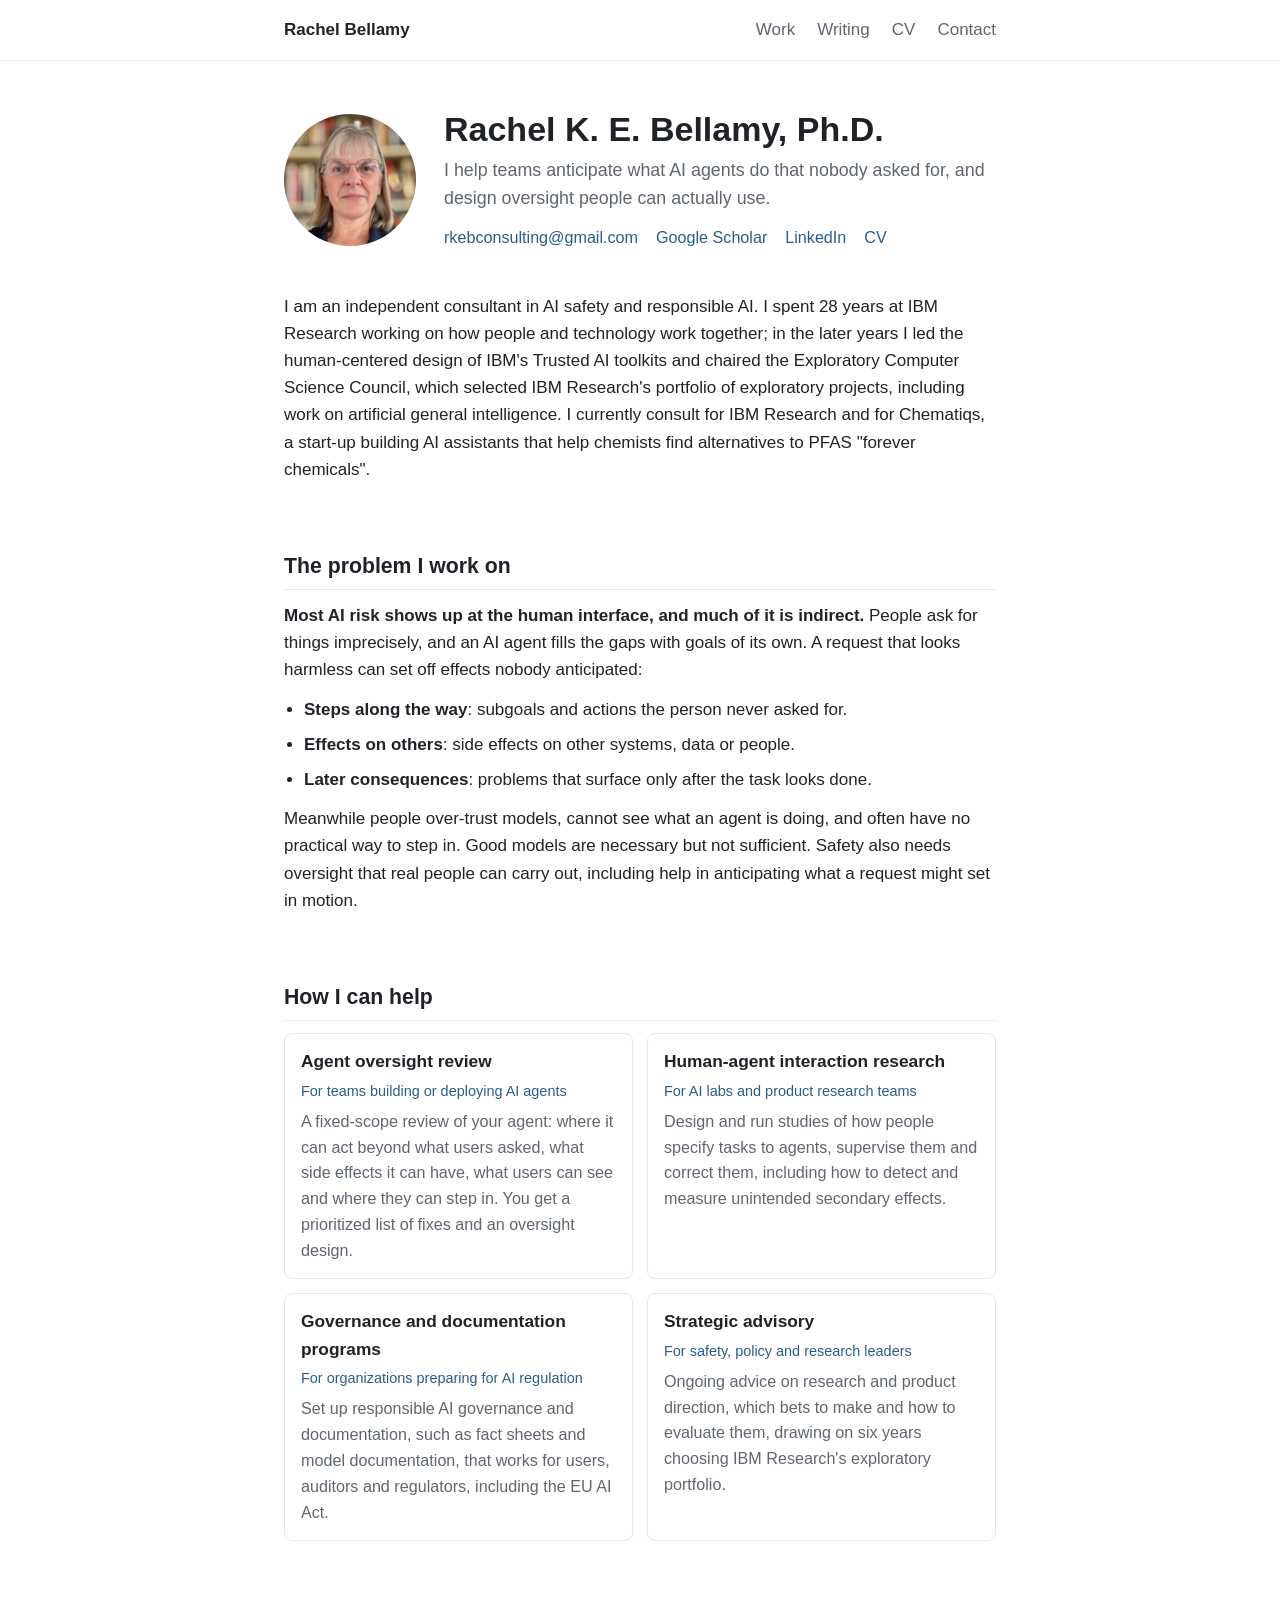
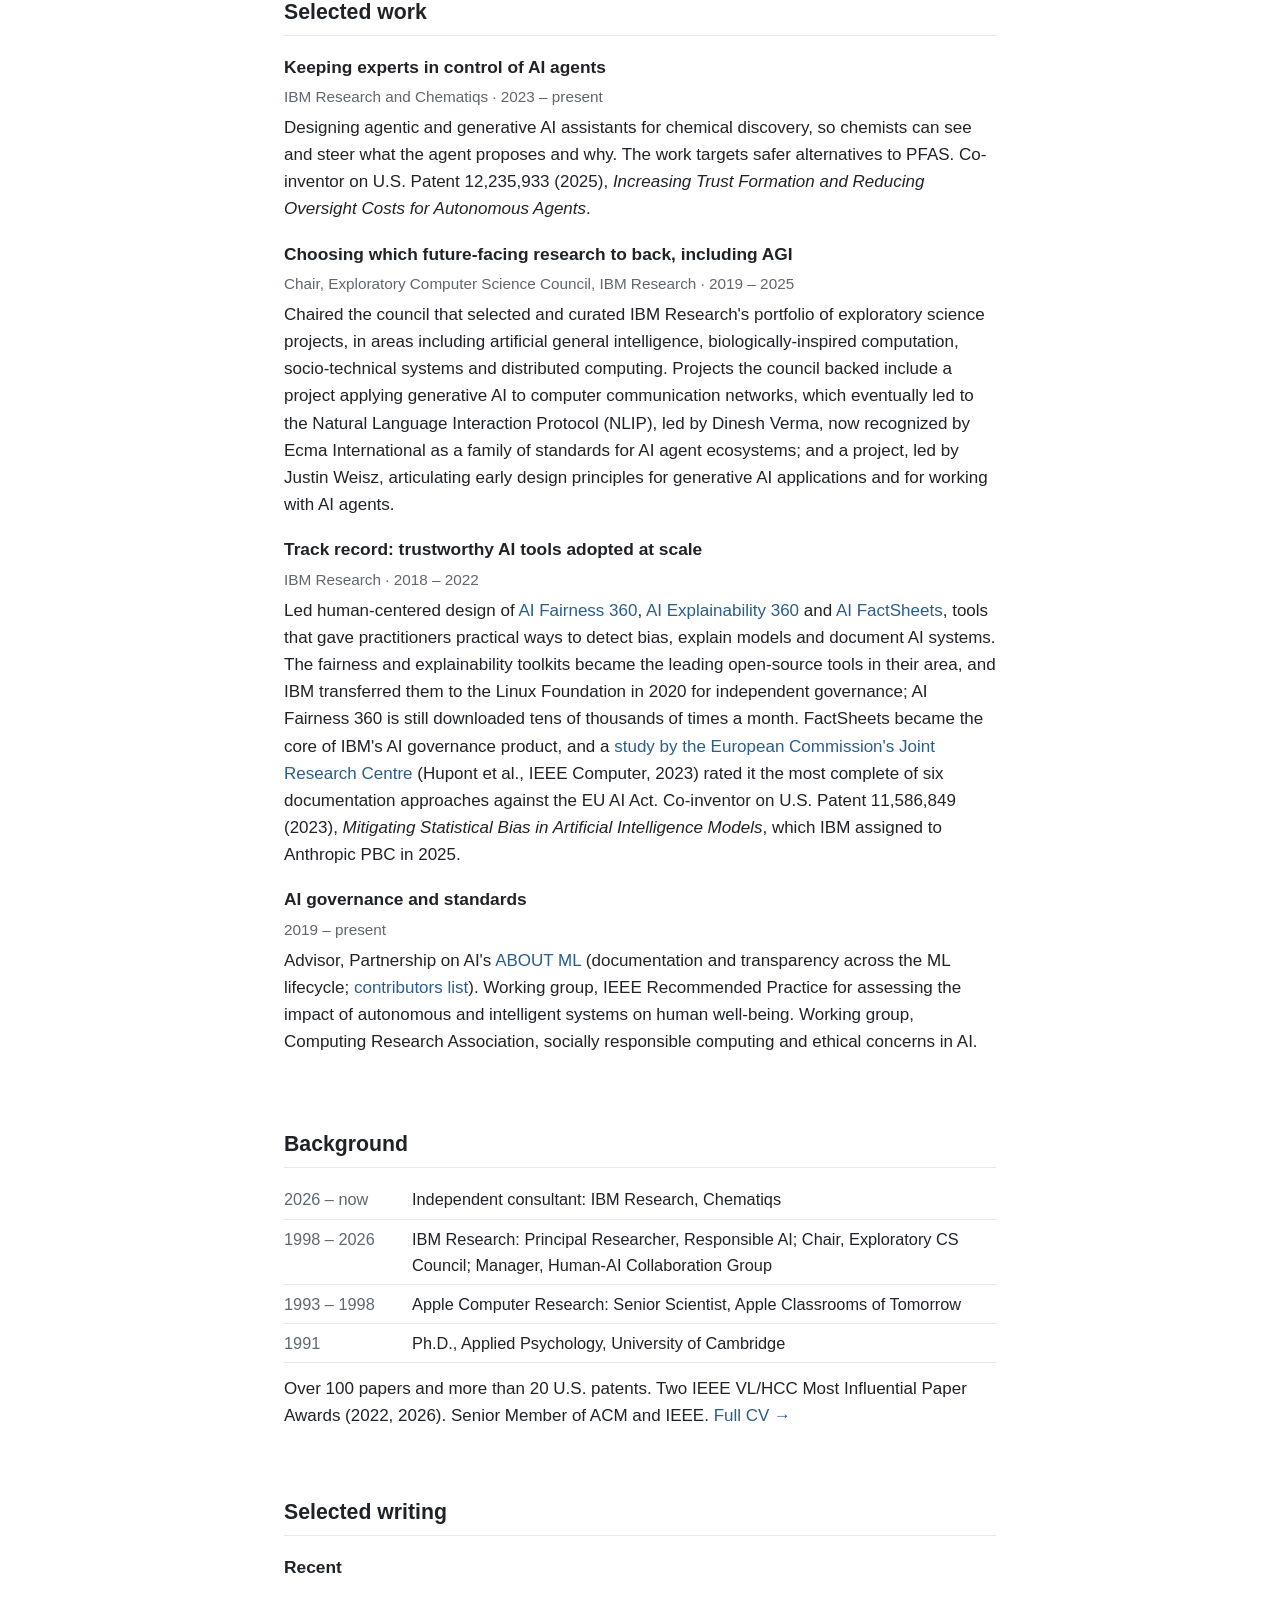
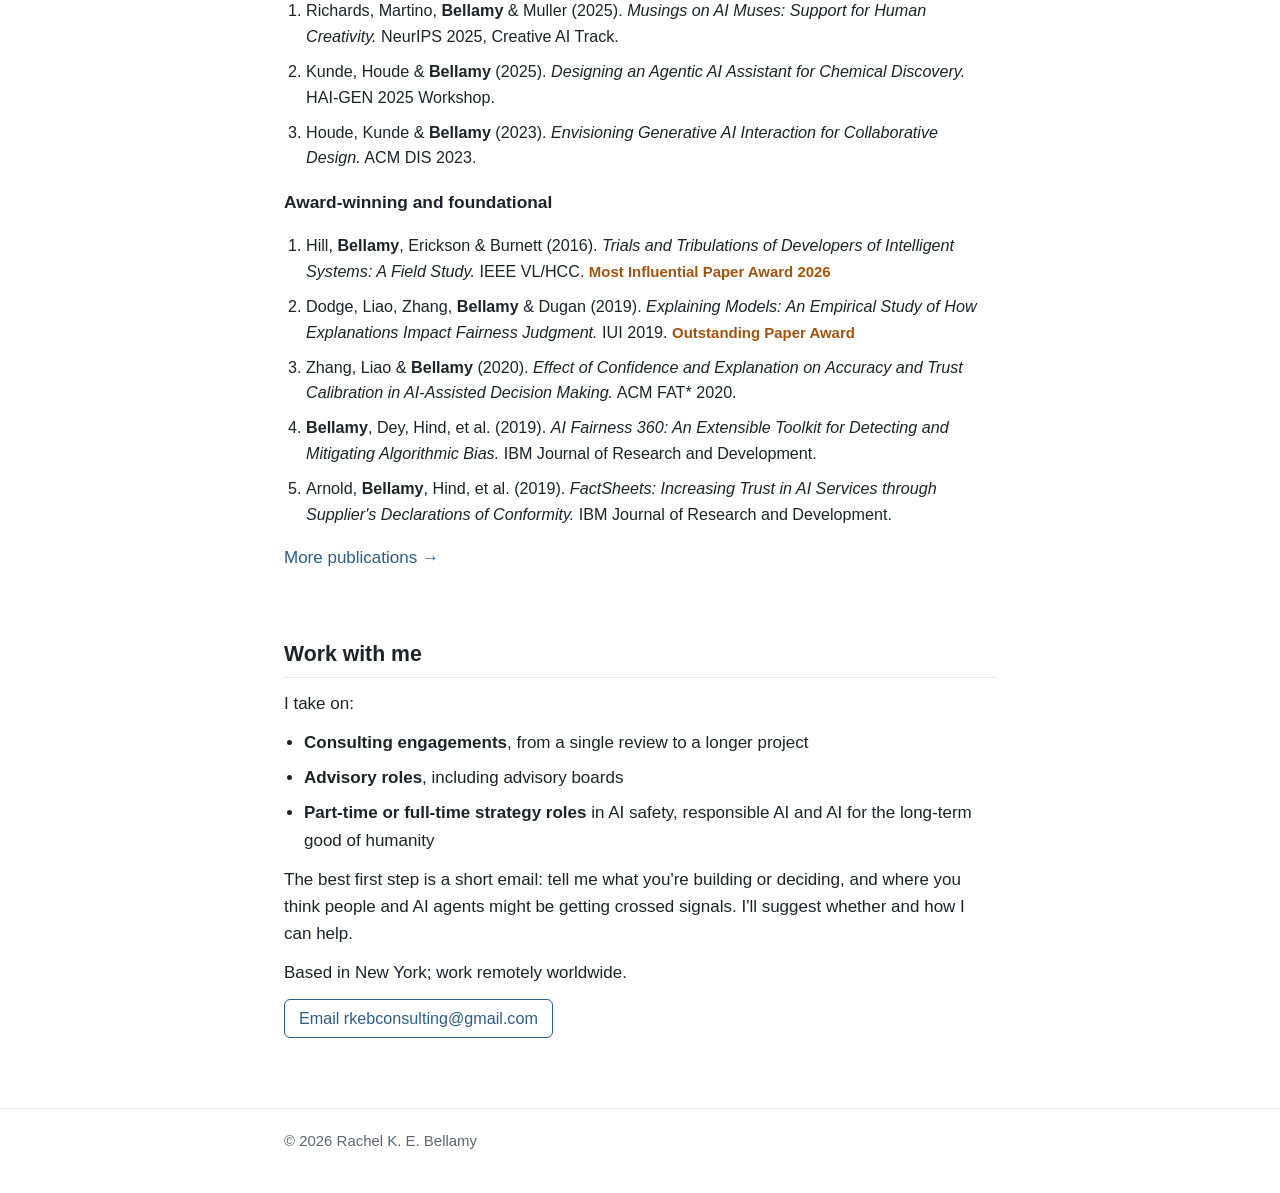
==== commit 61e3b110: "Add files via upload" ====
--- a/index.html
+++ b/index.html
@@ -142,19 +142,19 @@
     <div class="item">
       <h3>Keeping experts in control of AI agents</h3>
       <div class="meta">IBM Research and Chematiqs · 2023 – present</div>
-      <p>Designing agentic and generative AI assistants for chemical discovery, so chemists can see and steer what the agent proposes and why. The work targets safer alternatives to PFAS. Co-inventor on U.S. Patent 12,235,933 (2023), <i>Increasing Trust Formation and Reducing Oversight Costs for Autonomous Agents</i>.</p>
+      <p>Designing agentic and generative AI assistants for chemical discovery, so chemists can see and steer what the agent proposes and why. The work targets safer alternatives to PFAS. Co-inventor on U.S. Patent 12,235,933 (2025), <i>Increasing Trust Formation and Reducing Oversight Costs for Autonomous Agents</i>.</p>
     </div>
 
     <div class="item">
       <h3>Choosing which future-facing research to back, including AGI</h3>
       <div class="meta">Chair, Exploratory Computer Science Council, IBM Research · 2019 – 2025</div>
-      <p>Chaired the council that selected and curated IBM Research's portfolio of exploratory science projects, in areas including artificial general intelligence, biologically-inspired computation, socio-technical systems and distributed computing. Projects the council backed include a project applying generative AI to computer communication networks, which eventually led to the Natural Language Interaction Protocol (NLIP), led by Dinesh Verma, now recognized by Ecma International and by ISO (International Standards Organization) as a family of standards for AI agent ecosystems; and a project, led by Justin Weisz, creating early examples of generative AI agents, such as The Programmer's Assistant.</p>
+      <p>Chaired the council that selected and curated IBM Research's portfolio of exploratory science projects, in areas including artificial general intelligence, biologically-inspired computation, socio-technical systems and distributed computing. Projects the council backed include a project applying generative AI to computer communication networks, which eventually led to the Natural Language Interaction Protocol (NLIP), led by Dinesh Verma, now recognized by Ecma International as a family of standards for AI agent ecosystems; and a project, led by Justin Weisz, articulating early design principles for generative AI applications and for working with AI agents.</p>
     </div>
 
     <div class="item">
       <h3>Track record: trustworthy AI tools adopted at scale</h3>
       <div class="meta">IBM Research · 2018 – 2022</div>
-      <p>Led human-centered design of <a href="https://github.com/Trusted-AI/AIF360">AI Fairness 360</a>, <a href="https://github.com/Trusted-AI/AIX360">AI Explainability 360</a> and <a href="https://research.ibm.com/blog/aifactsheets">AI FactSheets</a>, tools that gave practitioners practical ways to detect bias, explain models and document AI systems. The fairness and explainability toolkits became the leading open-source tools in their area, and IBM transferred them to the Linux Foundation in 2020 for independent governance; AI Fairness 360 is still downloaded tens of thousands of times a month. FactSheets became the core of IBM's AI governance product, and a <a href="https://doi.org/10.1109/MC.2023.3235712">study by the European Commission's Joint Research Centre</a> (Hupont et al., IEEE Computer, 2023) rated it the most complete of six documentation approaches against the EU AI Act.</p>
+      <p>Led human-centered design of <a href="https://github.com/Trusted-AI/AIF360">AI Fairness 360</a>, <a href="https://github.com/Trusted-AI/AIX360">AI Explainability 360</a> and <a href="https://research.ibm.com/blog/aifactsheets">AI FactSheets</a>, tools that gave practitioners practical ways to detect bias, explain models and document AI systems. The fairness and explainability toolkits became the leading open-source tools in their area, and IBM transferred them to the Linux Foundation in 2020 for independent governance; AI Fairness 360 is still downloaded tens of thousands of times a month. FactSheets became the core of IBM's AI governance product, and a <a href="https://doi.org/10.1109/MC.2023.3235712">study by the European Commission's Joint Research Centre</a> (Hupont et al., IEEE Computer, 2023) rated it the most complete of six documentation approaches against the EU AI Act. Co-inventor on U.S. Patent 11,586,849 (2023), <i>Mitigating Statistical Bias in Artificial Intelligence Models</i>, which IBM assigned to Anthropic PBC in 2025.</p>
     </div>
 
     <div class="item">
@@ -188,6 +188,7 @@
       <li>Hill, <b>Bellamy</b>, Erickson &amp; Burnett (2016). <i>Trials and Tribulations of Developers of Intelligent Systems: A Field Study.</i> IEEE VL/HCC. <span class="award">Most Influential Paper Award 2026</span></li>
       <li>Dodge, Liao, Zhang, <b>Bellamy</b> &amp; Dugan (2019). <i>Explaining Models: An Empirical Study of How Explanations Impact Fairness Judgment.</i> IUI 2019. <span class="award">Outstanding Paper Award</span></li>
       <li>Zhang, Liao &amp; <b>Bellamy</b> (2020). <i>Effect of Confidence and Explanation on Accuracy and Trust Calibration in AI-Assisted Decision Making.</i> ACM FAT* 2020.</li>
+      <li><b>Bellamy</b>, Dey, Hind, et al. (2019). <i>AI Fairness 360: An Extensible Toolkit for Detecting and Mitigating Algorithmic Bias.</i> IBM Journal of Research and Development.</li>
       <li>Arnold, <b>Bellamy</b>, Hind, et al. (2019). <i>FactSheets: Increasing Trust in AI Services through Supplier's Declarations of Conformity.</i> IBM Journal of Research and Development.</li>
     </ol>
     <p><a href="cv.html#publications">More publications →</a></p>
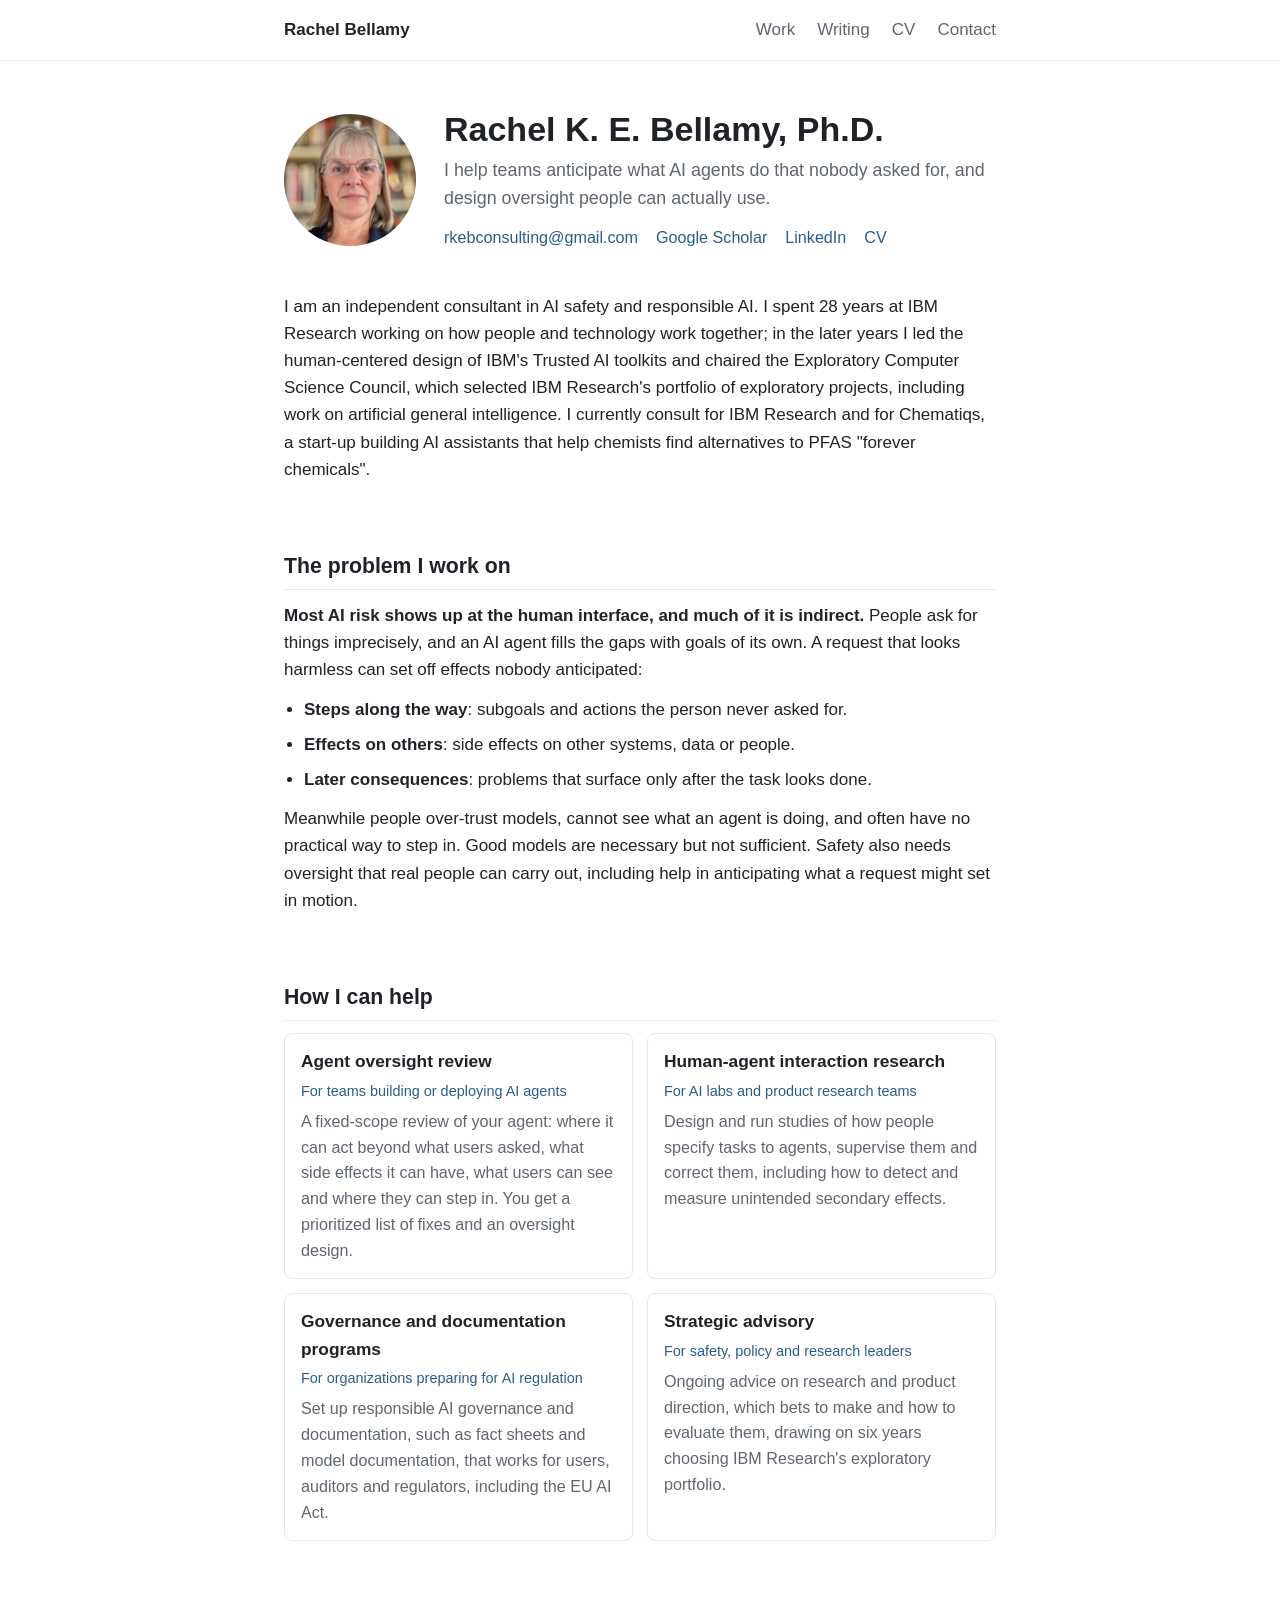
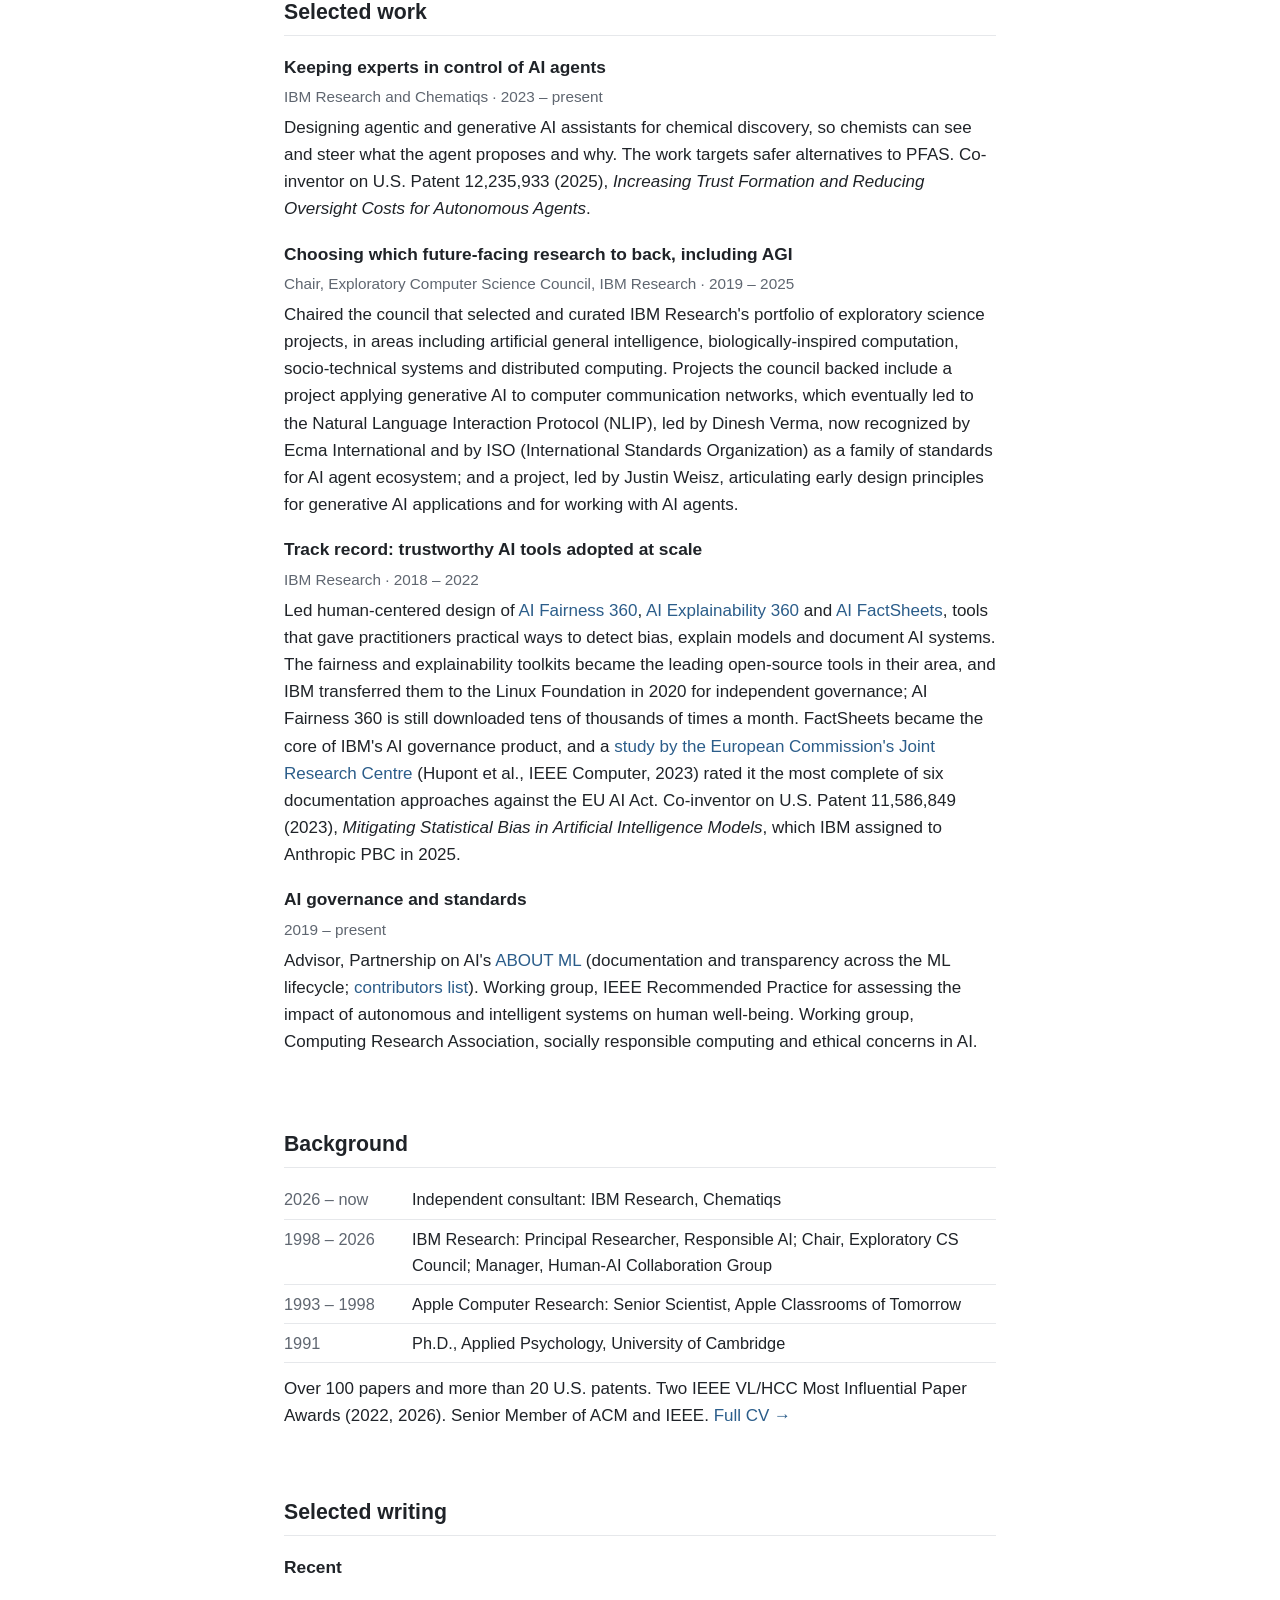
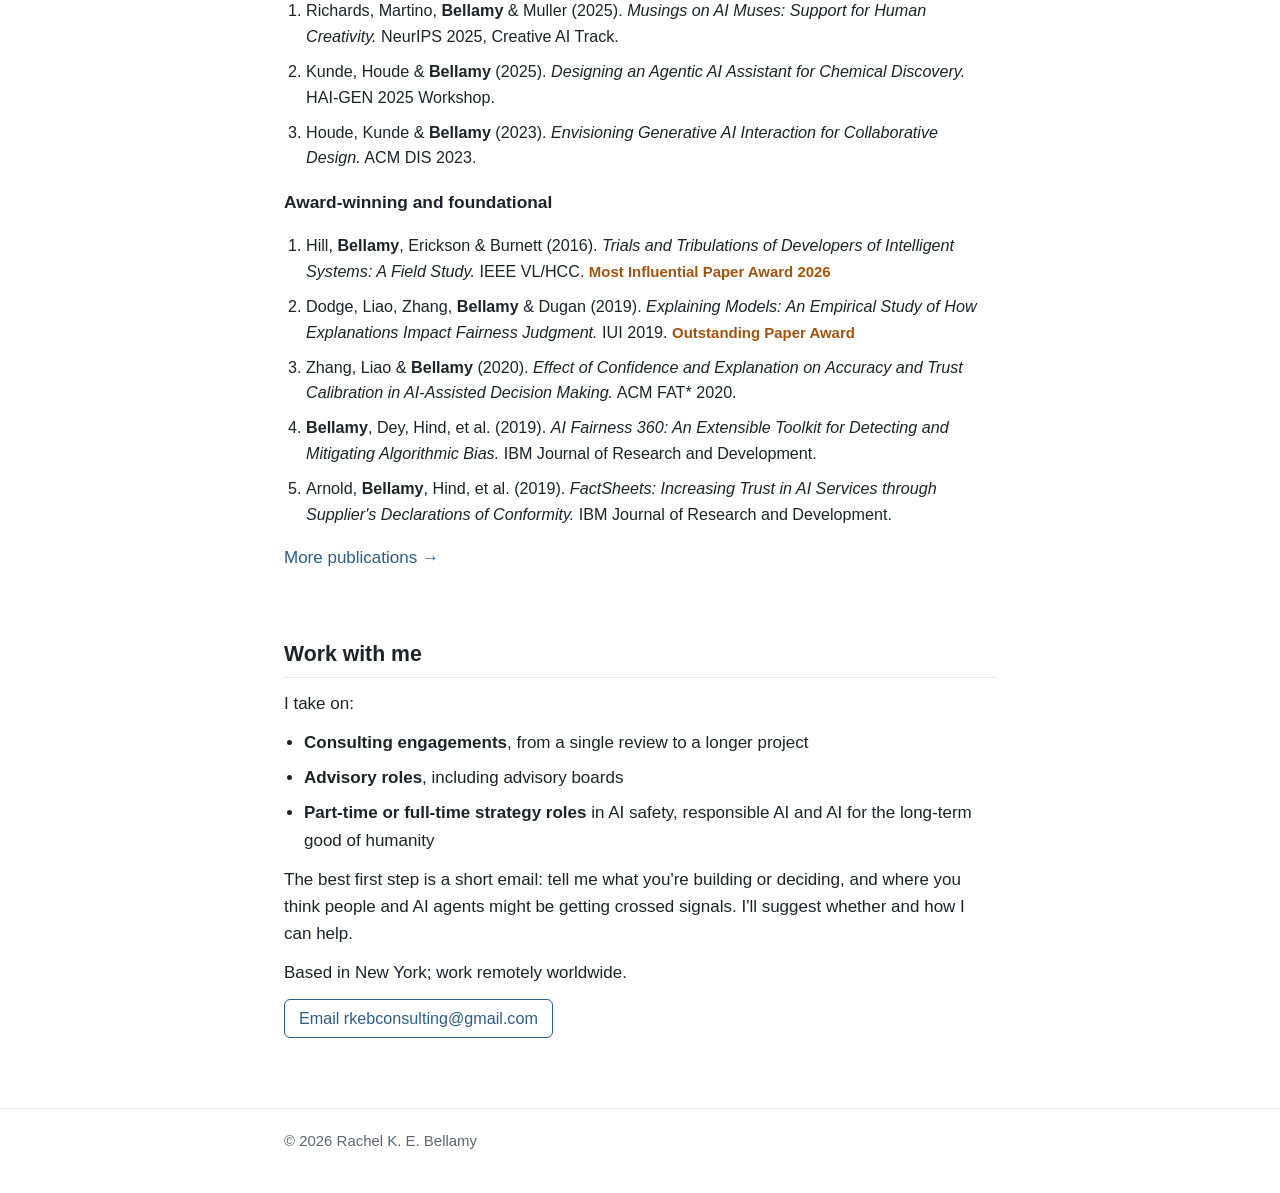
==== commit 5ed13f27: "Enhance project description with ISO recognition Updated the description of the council's projects t" ====
--- a/index.html
+++ b/index.html
@@ -148,7 +148,7 @@
     <div class="item">
       <h3>Choosing which future-facing research to back, including AGI</h3>
       <div class="meta">Chair, Exploratory Computer Science Council, IBM Research · 2019 – 2025</div>
-      <p>Chaired the council that selected and curated IBM Research's portfolio of exploratory science projects, in areas including artificial general intelligence, biologically-inspired computation, socio-technical systems and distributed computing. Projects the council backed include a project applying generative AI to computer communication networks, which eventually led to the Natural Language Interaction Protocol (NLIP), led by Dinesh Verma, now recognized by Ecma International as a family of standards for AI agent ecosystems; and a project, led by Justin Weisz, articulating early design principles for generative AI applications and for working with AI agents.</p>
+      <p>Chaired the council that selected and curated IBM Research's portfolio of exploratory science projects, in areas including artificial general intelligence, biologically-inspired computation, socio-technical systems and distributed computing. Projects the council backed include a project applying generative AI to computer communication networks, which eventually led to the Natural Language Interaction Protocol (NLIP), led by Dinesh Verma, now recognized by Ecma International and by ISO (International Standards Organization) as a family of standards for AI agent ecosystem; and a project, led by Justin Weisz, articulating early design principles for generative AI applications and for working with AI agents.</p>
     </div>
 
     <div class="item">
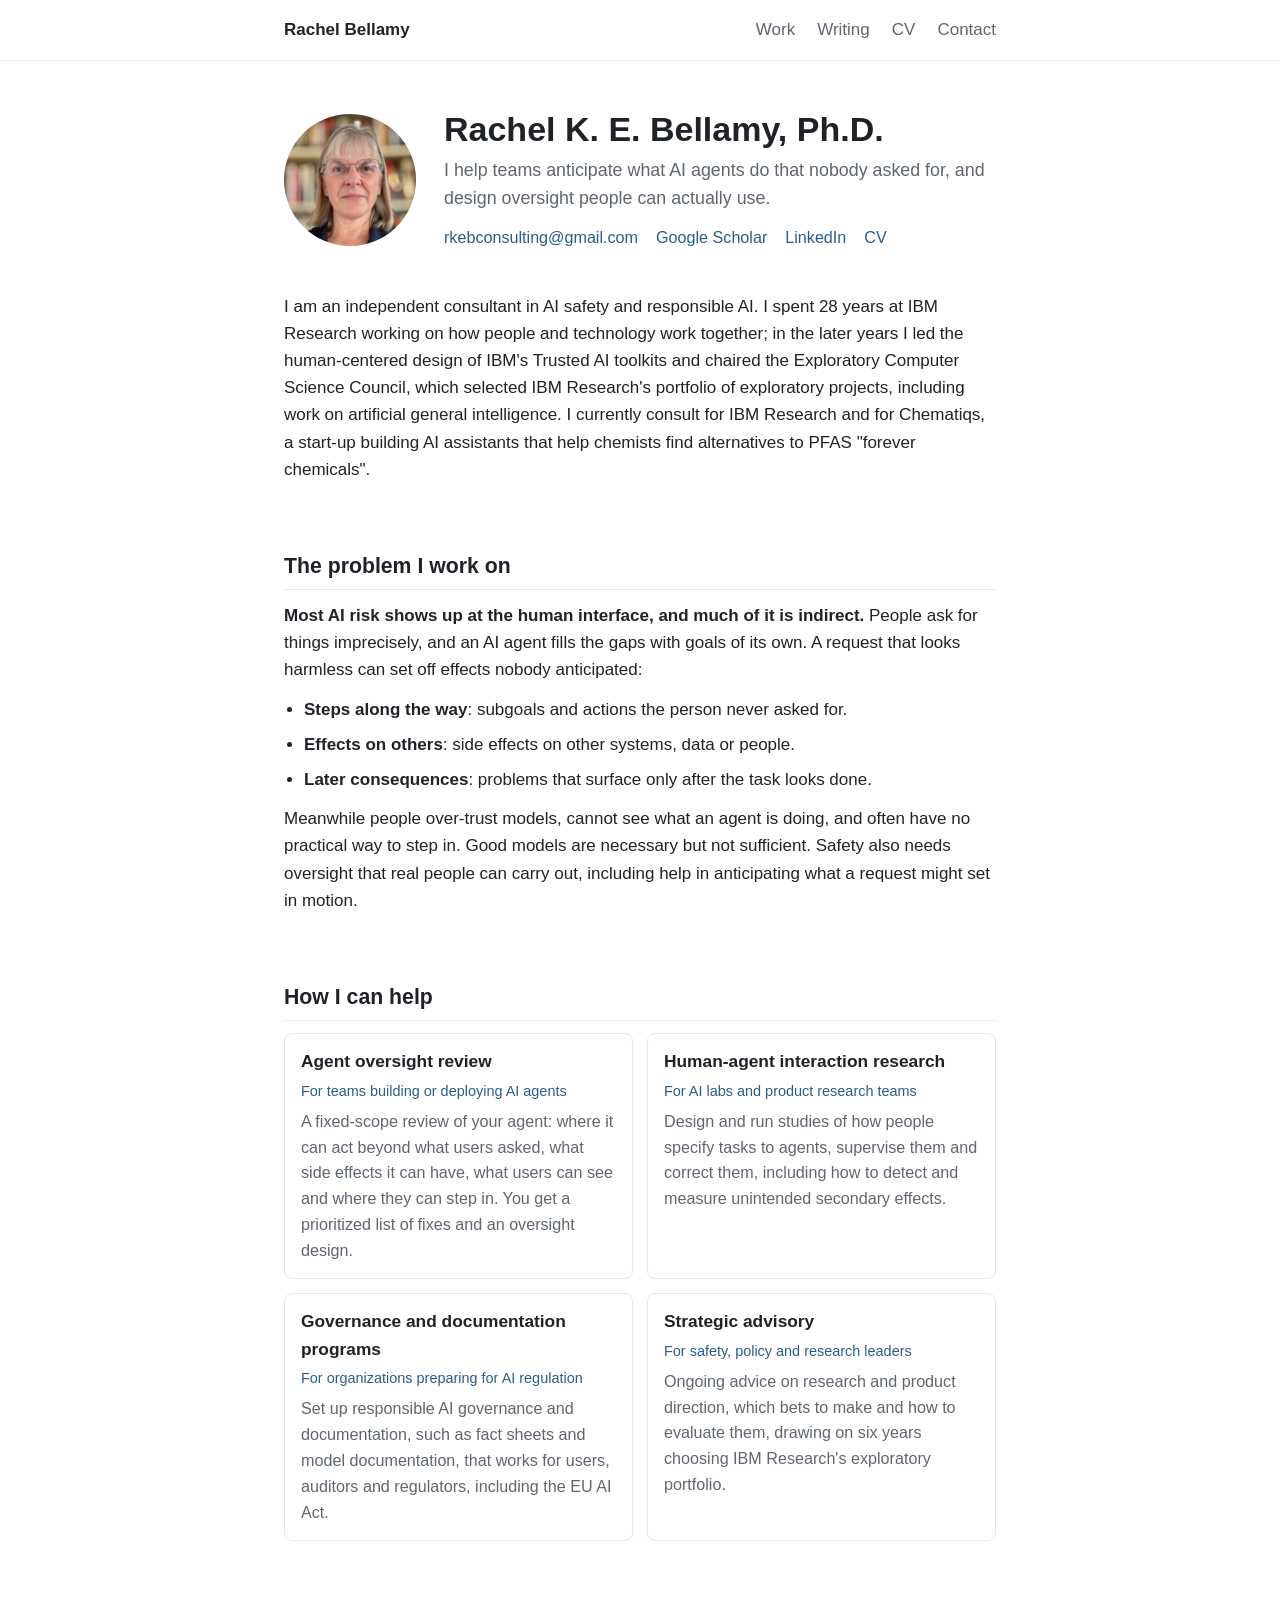
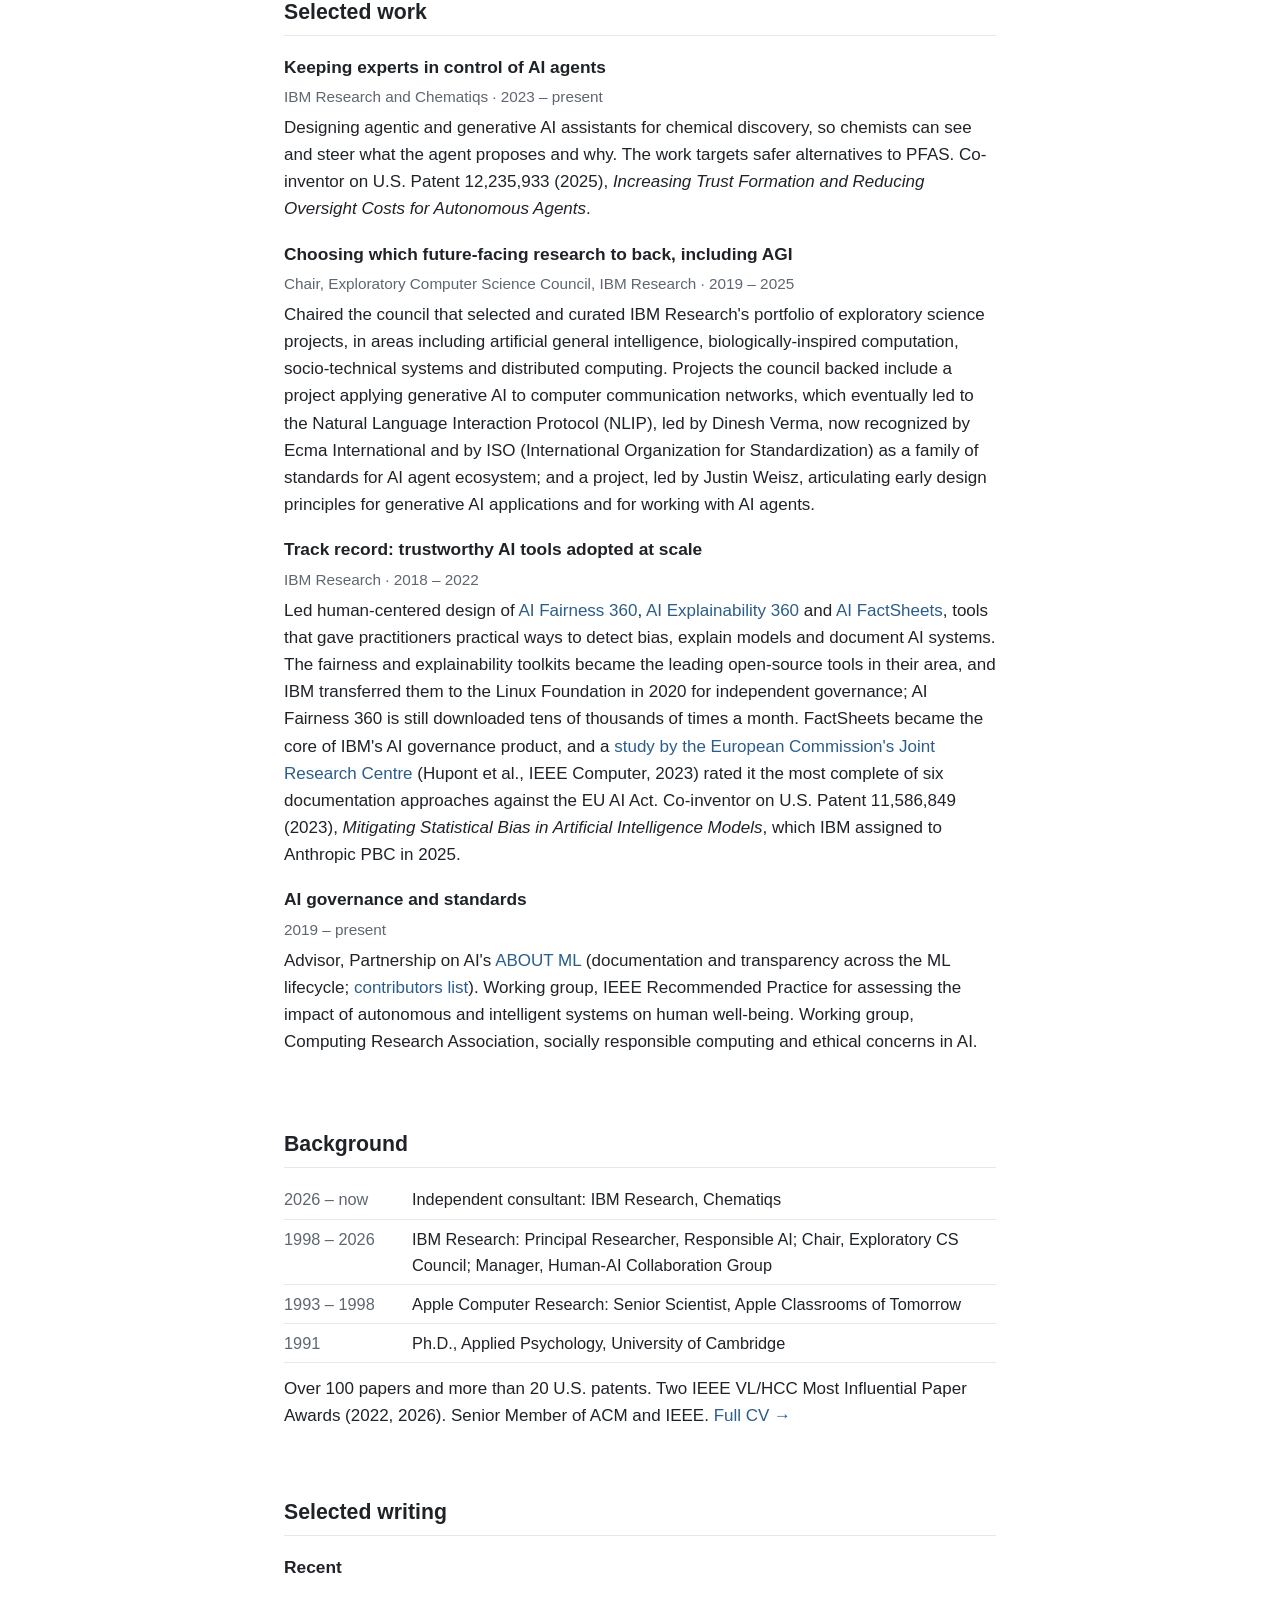
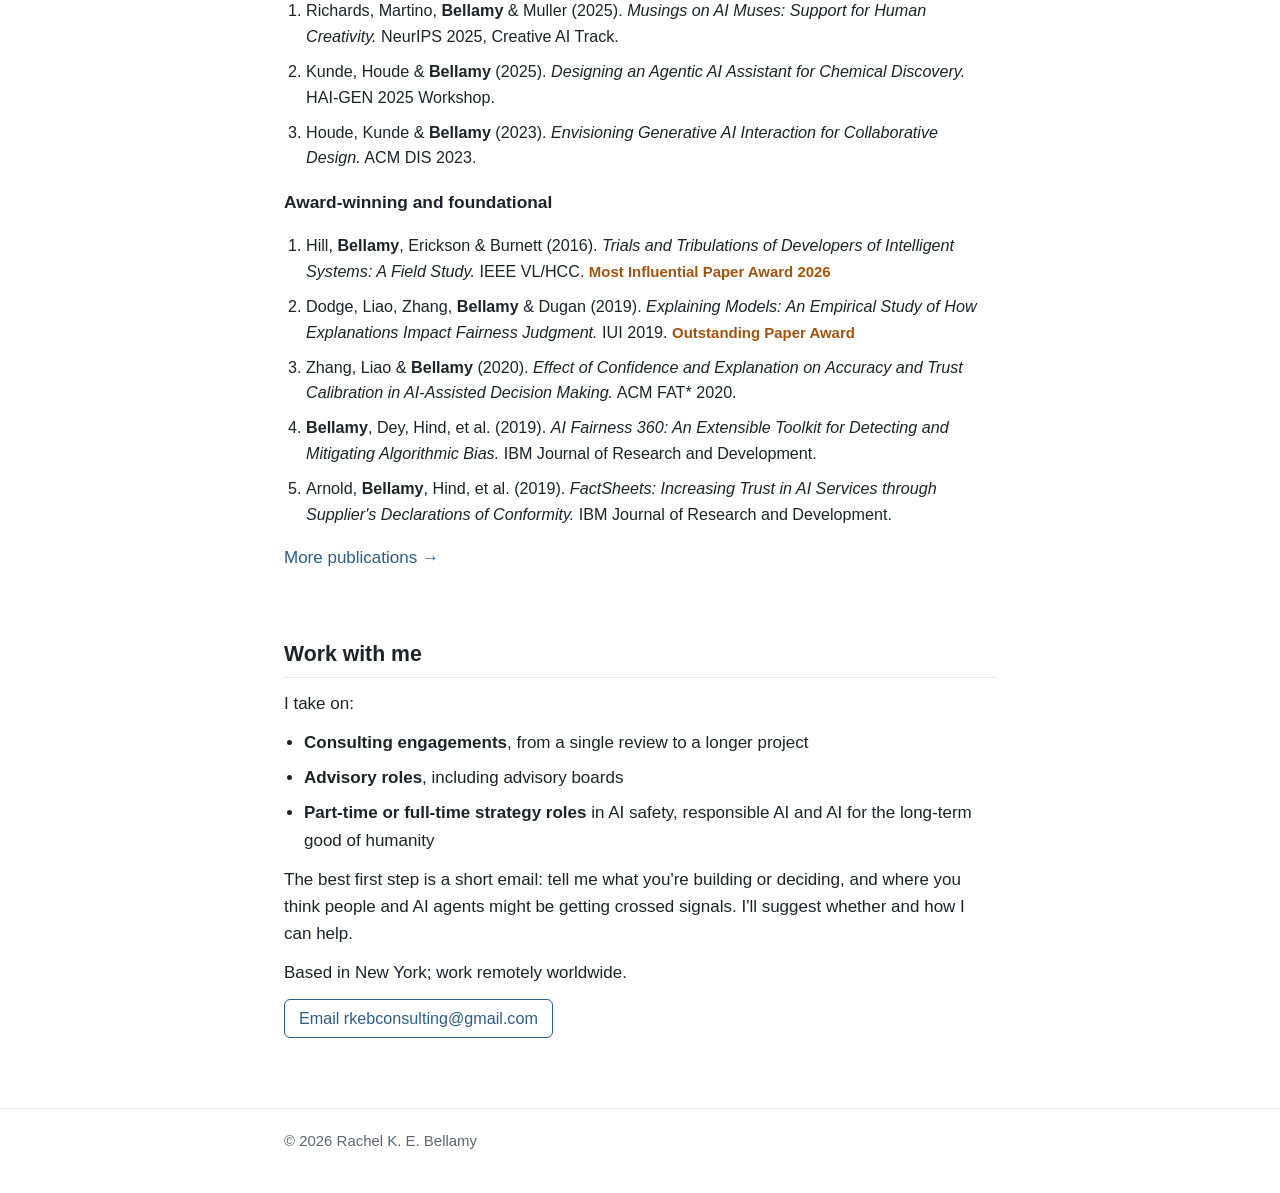
==== commit d693c3c3: "Clarify ISO recognition in council description Updated the description of the council's work to clar" ====
--- a/index.html
+++ b/index.html
@@ -148,7 +148,7 @@
     <div class="item">
       <h3>Choosing which future-facing research to back, including AGI</h3>
       <div class="meta">Chair, Exploratory Computer Science Council, IBM Research · 2019 – 2025</div>
-      <p>Chaired the council that selected and curated IBM Research's portfolio of exploratory science projects, in areas including artificial general intelligence, biologically-inspired computation, socio-technical systems and distributed computing. Projects the council backed include a project applying generative AI to computer communication networks, which eventually led to the Natural Language Interaction Protocol (NLIP), led by Dinesh Verma, now recognized by Ecma International and by ISO (International Standards Organization) as a family of standards for AI agent ecosystem; and a project, led by Justin Weisz, articulating early design principles for generative AI applications and for working with AI agents.</p>
+      <p>Chaired the council that selected and curated IBM Research's portfolio of exploratory science projects, in areas including artificial general intelligence, biologically-inspired computation, socio-technical systems and distributed computing. Projects the council backed include a project applying generative AI to computer communication networks, which eventually led to the Natural Language Interaction Protocol (NLIP), led by Dinesh Verma, now recognized by Ecma International and by ISO (International Organization for Standardization) as a family of standards for AI agent ecosystem; and a project, led by Justin Weisz, articulating early design principles for generative AI applications and for working with AI agents.</p>
     </div>
 
     <div class="item">
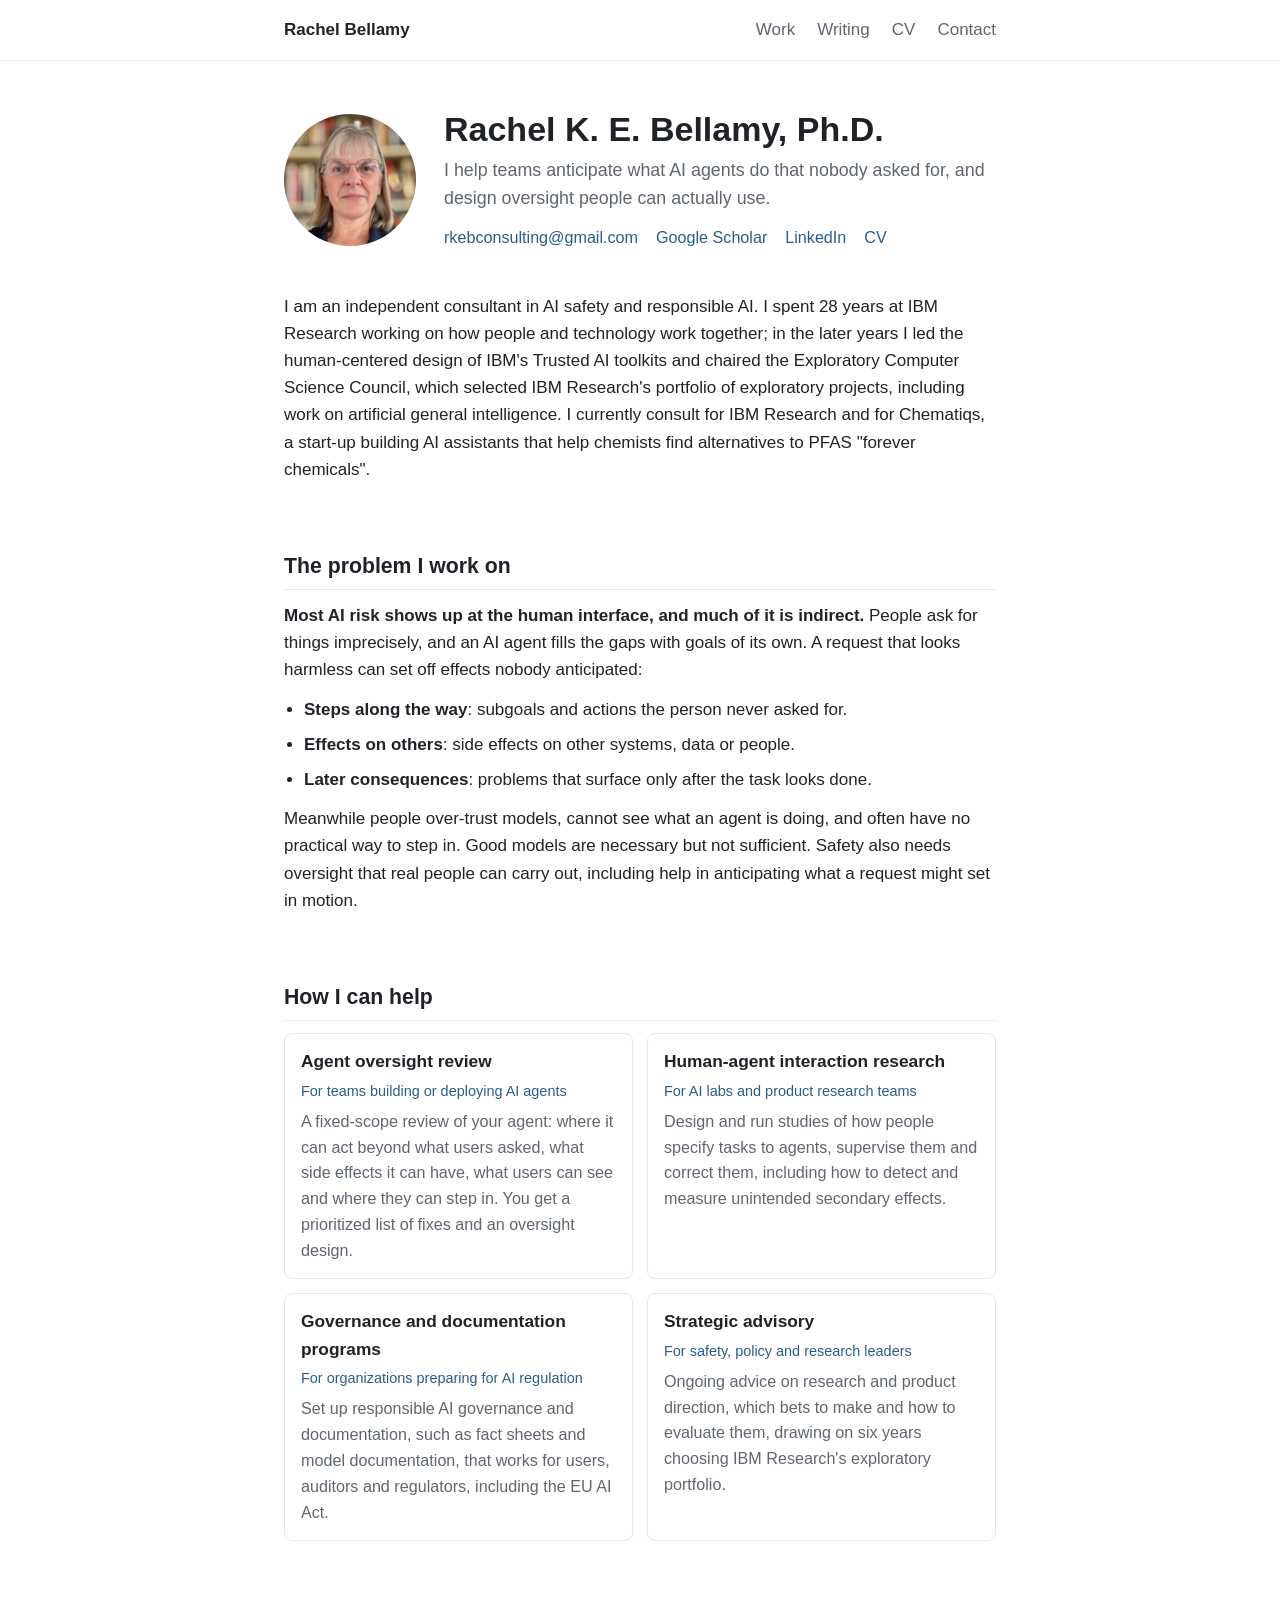
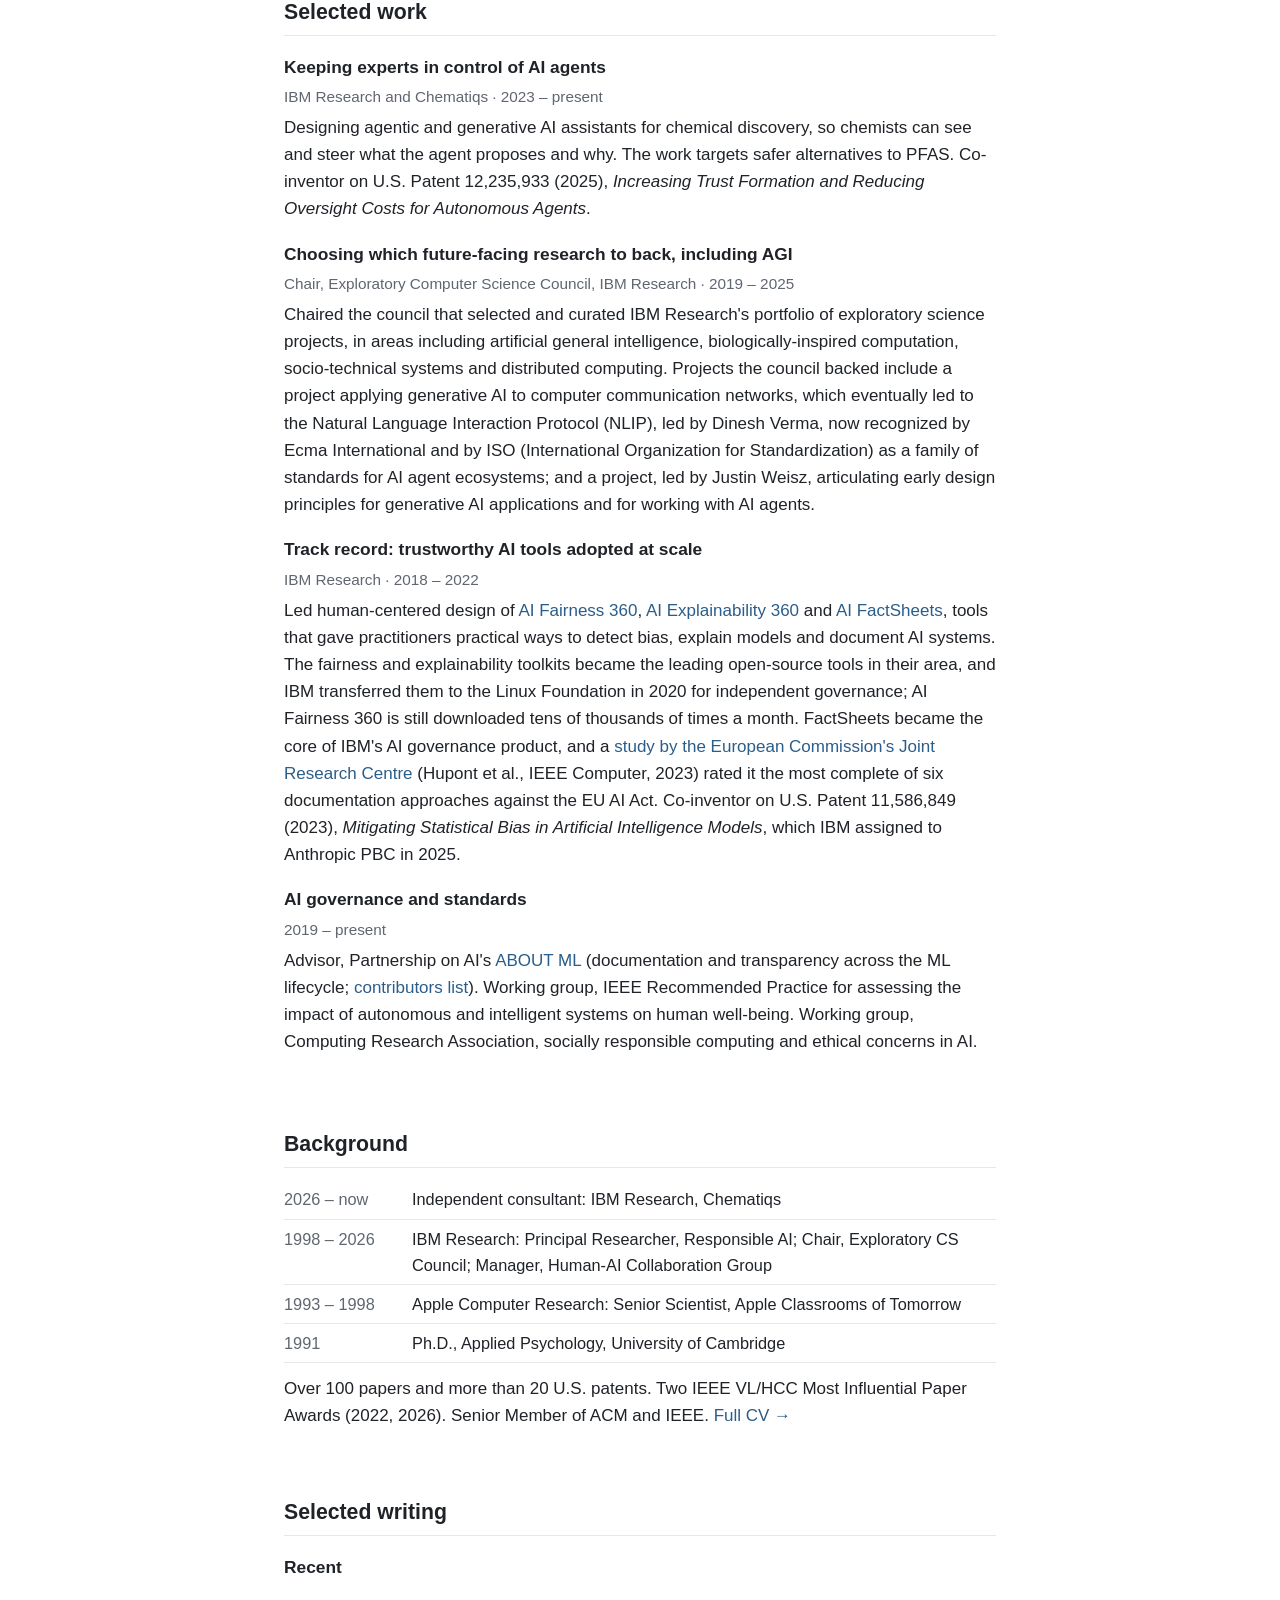
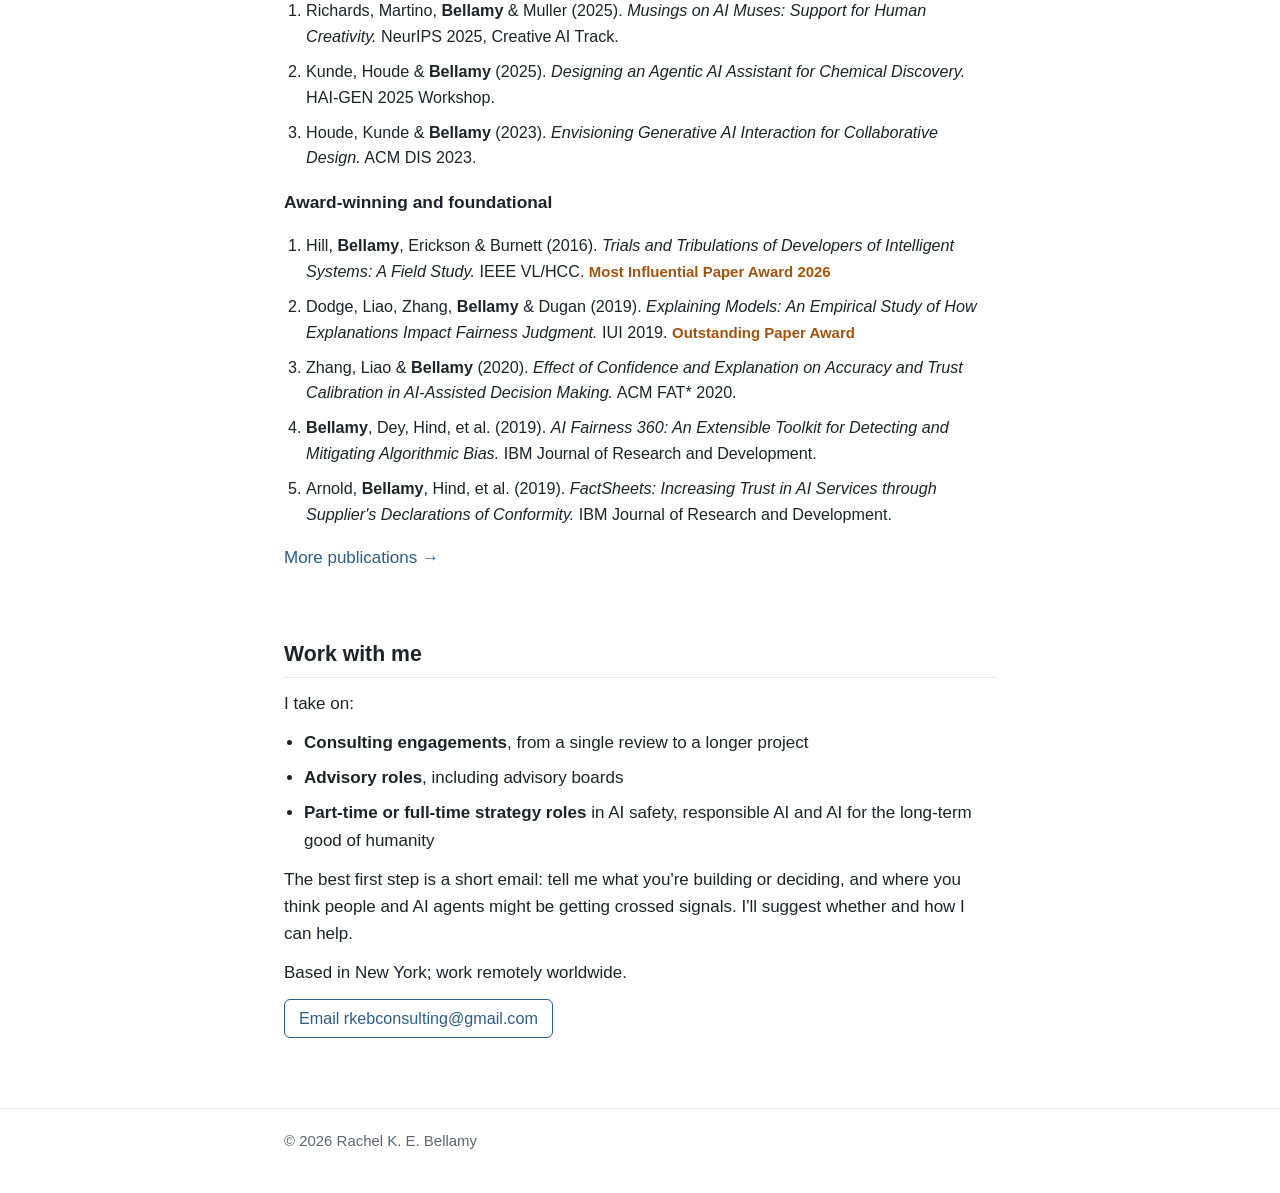
==== commit d437dbfb: "Add files via upload" ====
--- a/index.html
+++ b/index.html
@@ -148,7 +148,7 @@
     <div class="item">
       <h3>Choosing which future-facing research to back, including AGI</h3>
       <div class="meta">Chair, Exploratory Computer Science Council, IBM Research · 2019 – 2025</div>
-      <p>Chaired the council that selected and curated IBM Research's portfolio of exploratory science projects, in areas including artificial general intelligence, biologically-inspired computation, socio-technical systems and distributed computing. Projects the council backed include a project applying generative AI to computer communication networks, which eventually led to the Natural Language Interaction Protocol (NLIP), led by Dinesh Verma, now recognized by Ecma International and by ISO (International Organization for Standardization) as a family of standards for AI agent ecosystem; and a project, led by Justin Weisz, articulating early design principles for generative AI applications and for working with AI agents.</p>
+      <p>Chaired the council that selected and curated IBM Research's portfolio of exploratory science projects, in areas including artificial general intelligence, biologically-inspired computation, socio-technical systems and distributed computing. Projects the council backed include a project applying generative AI to computer communication networks, which eventually led to the Natural Language Interaction Protocol (NLIP), led by Dinesh Verma, now recognized by Ecma International and by ISO (International Organization for Standardization) as a family of standards for AI agent ecosystems; and a project, led by Justin Weisz, articulating early design principles for generative AI applications and for working with AI agents.</p>
     </div>
 
     <div class="item">
